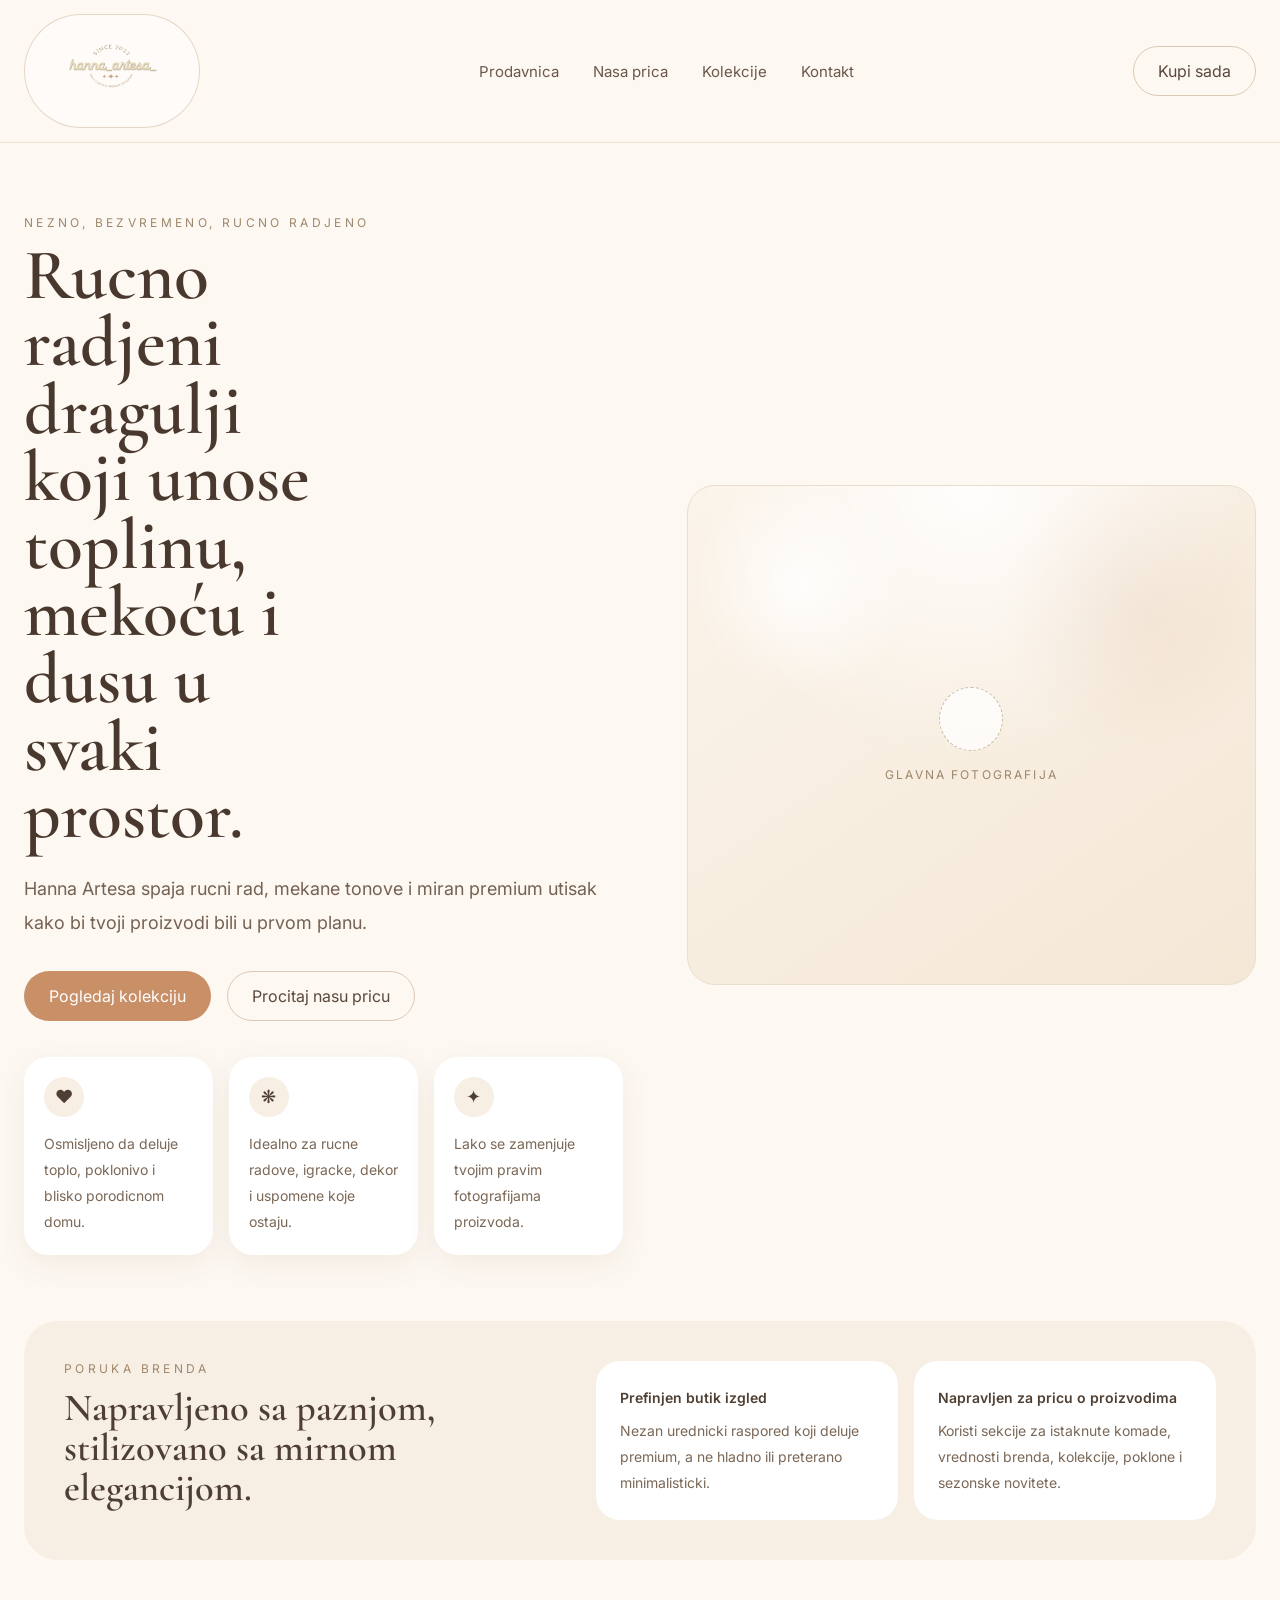
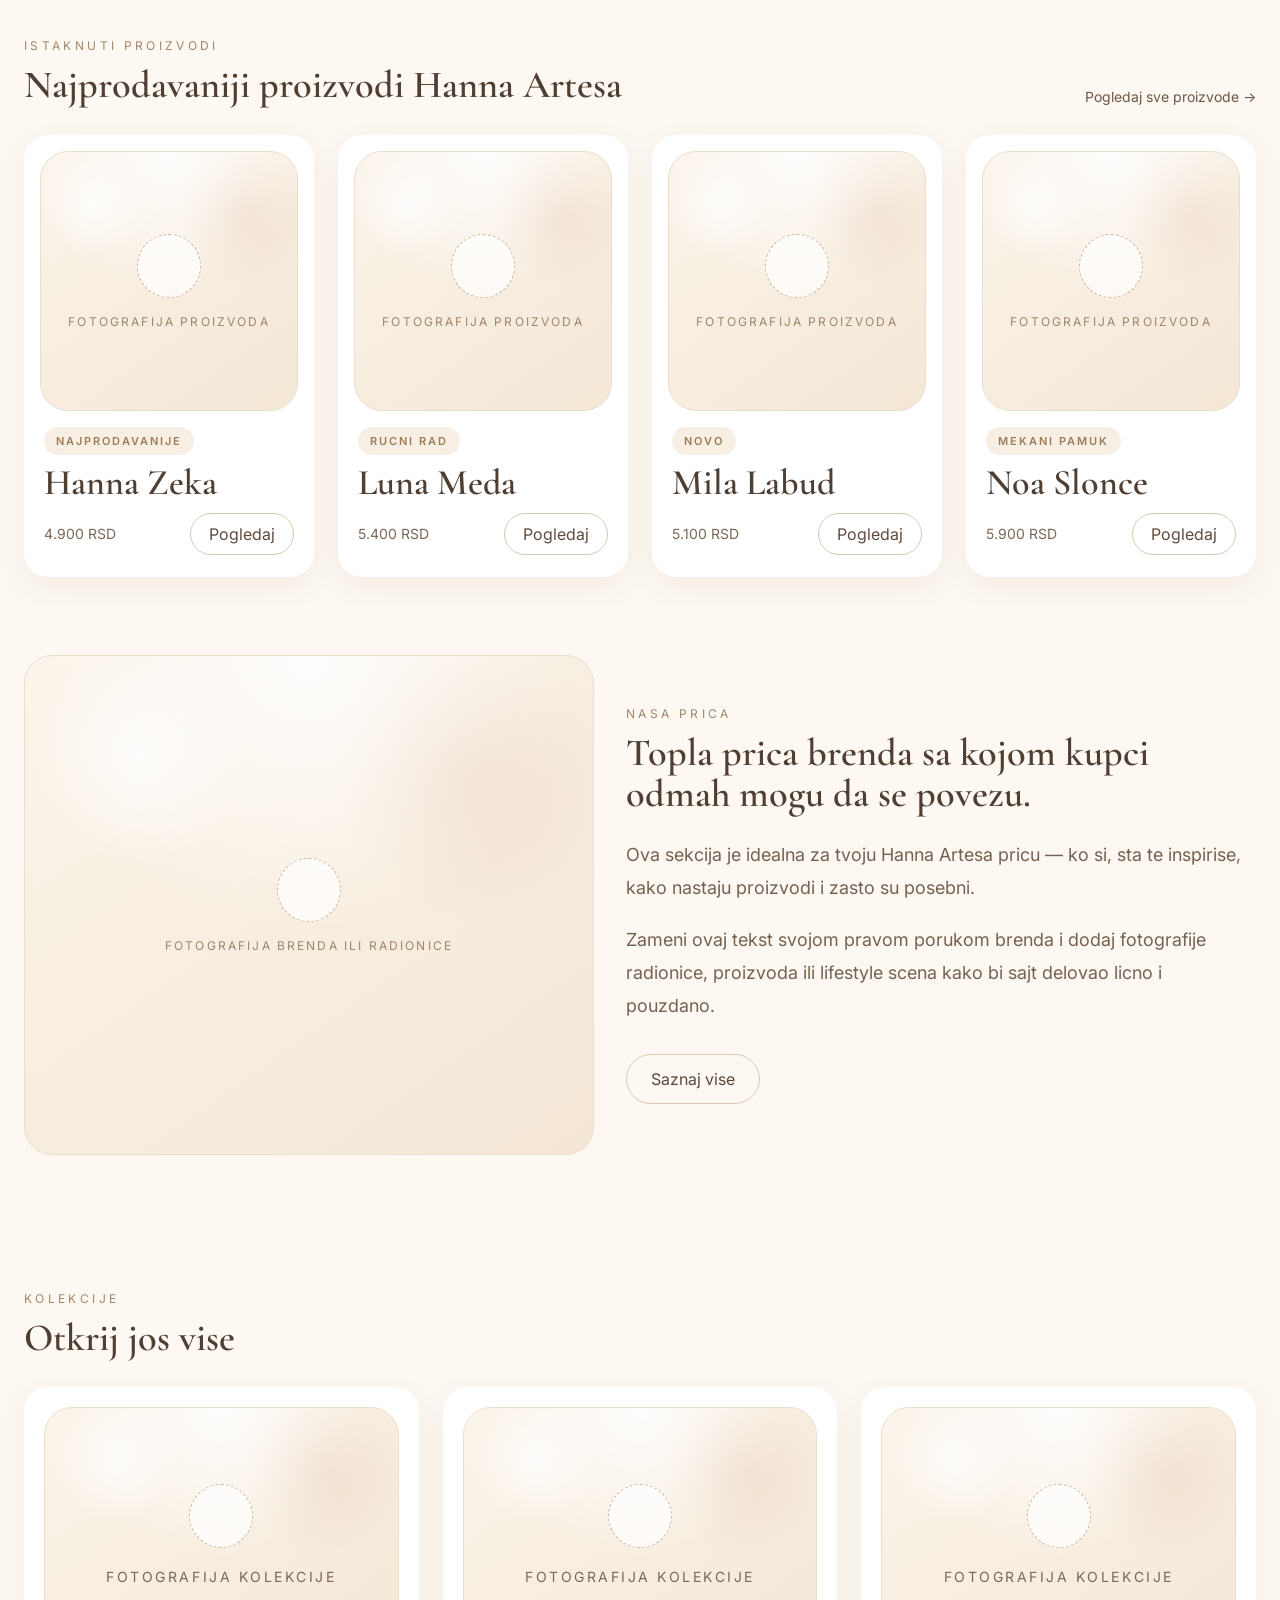
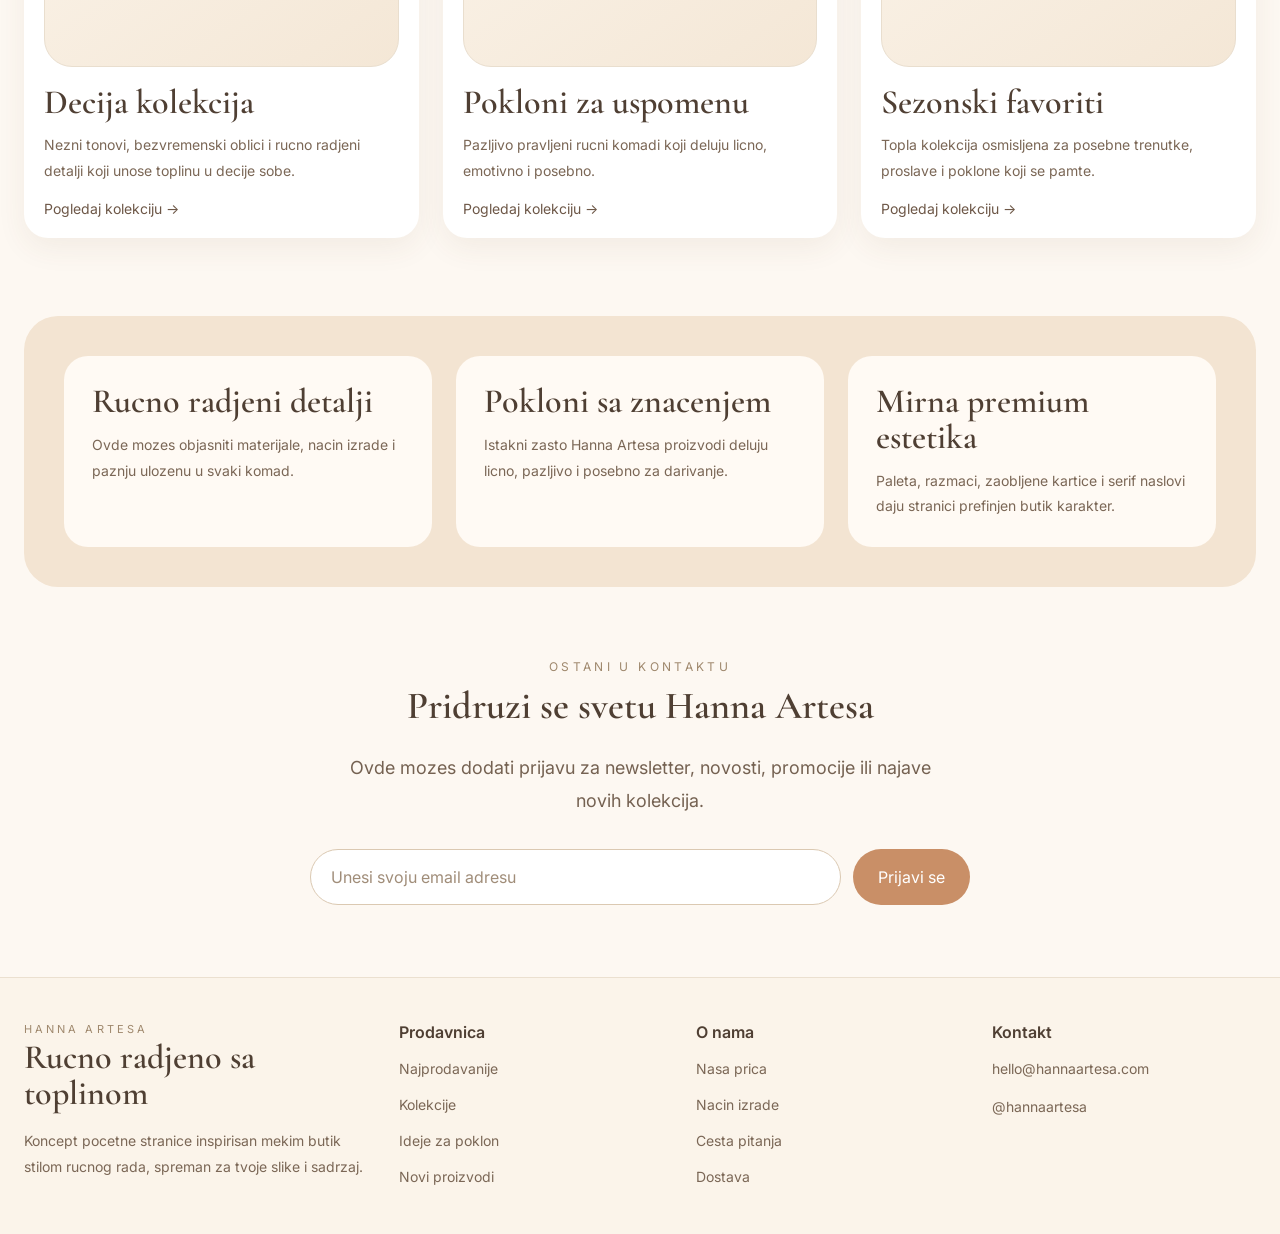
==== index.html @ 1a109506 "First commit message" ====
<!DOCTYPE html>
<html lang="sr">
<head>
  <meta charset="UTF-8" />
  <meta name="viewport" content="width=device-width, initial-scale=1.0" />
  <title>Hanna Artesa | Rucno radjena kolekcija</title>
  <link rel="preconnect" href="https://fonts.googleapis.com">
  <link rel="preconnect" href="https://fonts.gstatic.com" crossorigin>
  <link href="https://fonts.googleapis.com/css2?family=Cormorant+Garamond:wght@400;500;600;700&family=Inter:wght@400;500;600&display=swap" rel="stylesheet">
  <style>
    :root {
      --bg: #fdf8f2;
      --bg-soft: #fbf4ea;
      --card: #ffffff;
      --card-soft: #f7efe4;
      --card-accent: #f3e4d2;
      --text: #4f3f33;
      --muted: #756252;
      --muted-2: #9f886d;
      --line: #e9dece;
      --line-strong: #dbc9b2;
      --accent: #c98f67;
      --accent-dark: #b87d54;
      --shadow: 0 10px 30px rgba(93, 70, 41, 0.07);
      --radius-xl: 34px;
      --radius-lg: 28px;
      --radius-md: 24px;
      --radius-pill: 999px;
      --container: 1240px;
    }

    * {
      box-sizing: border-box;
    }

    html {
      scroll-behavior: smooth;
    }

    body {
      margin: 0;
      font-family: "Inter", sans-serif;
      background: var(--bg);
      color: var(--text);
    }

    img {
      max-width: 100%;
      display: block;
    }

    a {
      color: inherit;
      text-decoration: none;
    }

    button,
    input {
      font: inherit;
    }

    .container {
      width: min(var(--container), calc(100% - 48px));
      margin: 0 auto;
    }

    .serif {
      font-family: "Cormorant Garamond", serif;
    }

    .eyebrow {
      margin: 0 0 12px;
      font-size: 12px;
      text-transform: uppercase;
      letter-spacing: 0.28em;
      color: var(--muted-2);
    }

    .site-header {
      position: sticky;
      top: 0;
      z-index: 20;
      border-bottom: 1px solid rgba(233, 222, 206, 0.85);
      background: rgba(253, 248, 242, 0.92);
      backdrop-filter: blur(12px);
    }

    .header-inner {
      display: flex;
      align-items: center;
      justify-content: space-between;
      gap: 20px;
      padding: 14px 0;
    }

    .brand-kicker {
      margin: 0 0 4px;
      font-size: 11px;
      text-transform: uppercase;
      letter-spacing: 0.28em;
      color: var(--muted-2);
    }

    .brand-name {
      margin: 0;
      font-family: "Cormorant Garamond", serif;
      font-size: 32px;
      line-height: 1;
      font-weight: 600;
    }

    .brand-link {
      display: inline-flex;
      align-items: center;
      justify-content: center;
      min-width: 170px;
      padding: 10px 18px;
      border: 1px solid rgba(219, 201, 178, 0.7);
      border-radius: 999px;
      background: rgba(255, 255, 255, 0.42);
      transition: transform 0.2s ease, box-shadow 0.2s ease, background 0.2s ease;
    }

    .brand-link:hover {
      transform: translateY(-1px);
      box-shadow: 0 12px 28px rgba(93, 70, 41, 0.08);
      background: rgba(255, 255, 255, 0.68);
    }

    .brand-logo {
      display: block;
      width: 100%;
      max-width: 138px;
      height: auto;
      object-fit: contain;
    }

    .nav {
      display: flex;
      align-items: center;
      gap: 34px;
      font-size: 15px;
    }

    .nav a {
      color: #6c584a;
    }

    .nav a:hover {
      color: #8b6f53;
    }

    .btn {
      display: inline-flex;
      align-items: center;
      justify-content: center;
      gap: 10px;
      border: 1px solid transparent;
      border-radius: var(--radius-pill);
      padding: 14px 24px;
      cursor: pointer;
      transition: 0.2s ease;
    }

    .btn-primary {
      background: var(--accent);
      color: #fff;
    }

    .btn-primary:hover {
      background: var(--accent-dark);
    }

    .btn-secondary {
      background: transparent;
      border-color: var(--line-strong);
      color: #5b483c;
    }

    .btn-secondary:hover {
      background: var(--card-soft);
    }

    .hero {
      display: grid;
      grid-template-columns: minmax(0, 1fr) minmax(420px, 0.95fr);
      gap: 64px;
      padding: 72px 0 48px;
      align-items: center;
    }

    .hero-title {
      max-width: 9ch;
      margin: 0;
      font-family: "Cormorant Garamond", serif;
      font-size: clamp(42px, 5.6vw, 74px);
      line-height: 0.94;
      font-weight: 600;
      color: #49382d;
      text-wrap: balance;
    }

    .hero-text,
    .story-text,
    .newsletter-text {
      max-width: 620px;
      margin: 24px 0 0;
      font-size: 18px;
      line-height: 1.85;
      color: var(--muted);
    }

    .hero-actions {
      display: flex;
      flex-wrap: wrap;
      gap: 16px;
      margin-top: 32px;
    }

    .hero-features {
      display: grid;
      grid-template-columns: repeat(3, minmax(0, 1fr));
      gap: 16px;
      max-width: 760px;
      margin-top: 36px;
    }

    .mini-card,
    .product-card,
    .collection-card,
    .feature-card,
    .message-card {
      background: var(--card);
      border-radius: var(--radius-md);
      box-shadow: var(--shadow);
    }

    .mini-card {
      padding: 20px;
    }

    .mini-icon {
      width: 40px;
      height: 40px;
      display: inline-flex;
      align-items: center;
      justify-content: center;
      border-radius: 50%;
      background: var(--card-soft);
      margin-bottom: 14px;
      font-size: 18px;
    }

    .mini-card p,
    .message-card p,
    .feature-card p,
    .collection-card p,
    .product-card .price,
    .footer-copy,
    .footer-links a,
    .contact-item {
      margin: 0;
      font-size: 14px;
      line-height: 1.85;
      color: #7b6756;
    }

    .placeholder {
      position: relative;
      overflow: hidden;
      width: 100%;
      min-height: 260px;
      border-radius: var(--radius-lg);
      border: 1px solid var(--line);
      background:
        radial-gradient(circle at top, rgba(255,255,255,0.9), transparent 48%),
        linear-gradient(145deg, #fbf4ea, #f4e7d6);
      display: flex;
      align-items: center;
      justify-content: center;
      text-align: center;
      padding: 24px;
    }

    .placeholder::before {
      content: "";
      position: absolute;
      inset: 0;
      background:
        radial-gradient(circle at 20% 20%, rgba(255,255,255,0.8), transparent 18%),
        radial-gradient(circle at 80% 25%, rgba(201, 143, 103, 0.12), transparent 24%);
    }

    .placeholder-inner {
      position: relative;
      z-index: 1;
    }

    .placeholder-badge {
      width: 64px;
      height: 64px;
      margin: 0 auto 16px;
      border-radius: 50%;
      border: 1px dashed #c9b79f;
      background: rgba(255,255,255,0.72);
    }

    .placeholder-label {
      margin: 0;
      font-size: 12px;
      text-transform: uppercase;
      letter-spacing: 0.18em;
      color: #9d866c;
    }

    .placeholder.tall {
      min-height: 500px;
    }

    .message-band {
      padding: 18px 0 10px;
    }

    .message-band-inner {
      display: grid;
      grid-template-columns: 0.9fr 1.1fr;
      gap: 24px;
      padding: 40px;
      border-radius: var(--radius-xl);
      background: var(--card-soft);
    }

    .message-title,
    .section-title,
    .story-title,
    .newsletter-title,
    .footer-title,
    .feature-title,
    .collection-title,
    .product-title {
      margin: 0;
      font-family: "Cormorant Garamond", serif;
      color: var(--text);
    }

    .message-title,
    .section-title,
    .story-title,
    .newsletter-title {
      font-size: clamp(36px, 3vw, 52px);
      line-height: 1.05;
      font-weight: 600;
    }

    .message-grid {
      display: grid;
      grid-template-columns: repeat(2, minmax(0, 1fr));
      gap: 16px;
    }

    .message-card {
      padding: 24px;
      box-shadow: none;
    }

    .section {
      padding: 68px 0;
    }

    .section-head {
      display: flex;
      align-items: end;
      justify-content: space-between;
      gap: 24px;
      margin-bottom: 30px;
    }

    .products-grid,
    .collections-grid,
    .feature-grid {
      display: grid;
      gap: 24px;
    }

    .products-grid {
      grid-template-columns: repeat(4, minmax(0, 1fr));
    }

    .product-card,
    .collection-card {
      padding: 16px;
      transition: transform 0.2s ease;
    }

    .product-card:hover,
    .collection-card:hover {
      transform: translateY(-4px);
    }

    .product-meta {
      padding: 16px 4px 6px;
    }

    .tag {
      display: inline-block;
      margin-bottom: 10px;
      padding: 7px 12px;
      border-radius: var(--radius-pill);
      background: var(--card-soft);
      color: #9d7d59;
      font-size: 11px;
      font-weight: 600;
      text-transform: uppercase;
      letter-spacing: 0.18em;
    }

    .product-title {
      font-size: 36px;
      font-weight: 600;
      line-height: 1;
    }

    .product-bottom {
      display: flex;
      align-items: center;
      justify-content: space-between;
      gap: 16px;
      margin-top: 12px;
    }

    .small-btn {
      border: 1px solid var(--line-strong);
      background: transparent;
      color: #5f4b3e;
      border-radius: var(--radius-pill);
      padding: 10px 18px;
      cursor: pointer;
      transition: 0.2s ease;
    }

    .small-btn:hover {
      background: var(--card-soft);
    }

    .story-grid {
      display: grid;
      grid-template-columns: 0.95fr 1.05fr;
      gap: 32px;
      align-items: center;
    }

    .story-copy p + p {
      margin-top: 18px;
    }

    .collections-grid {
      grid-template-columns: repeat(3, minmax(0, 1fr));
    }

    .collection-card {
      padding: 20px;
    }

    .collection-title {
      margin-top: 18px;
      font-size: 34px;
      font-weight: 600;
      line-height: 1.05;
    }

    .collection-card p {
      margin-top: 12px;
    }

    .text-link {
      display: inline-flex;
      align-items: center;
      gap: 8px;
      margin-top: 16px;
      font-size: 14px;
      color: #6d5747;
    }

    .text-link:hover {
      color: #49382d;
    }

    .feature-wrap {
      padding: 10px 0 0;
    }

    .feature-band {
      padding: 40px;
      border-radius: var(--radius-xl);
      background: var(--card-accent);
    }

    .feature-grid {
      grid-template-columns: repeat(3, minmax(0, 1fr));
    }

    .feature-card {
      padding: 28px;
      background: #fffaf4;
      box-shadow: none;
    }

    .feature-title {
      font-size: 34px;
      line-height: 1.05;
      font-weight: 600;
      margin-bottom: 12px;
    }

    .newsletter {
      max-width: 900px;
      margin: 0 auto;
      text-align: center;
      padding: 72px 0;
    }

    .newsletter-text {
      margin-left: auto;
      margin-right: auto;
    }

    .newsletter-form {
      display: flex;
      gap: 12px;
      max-width: 660px;
      margin: 32px auto 0;
    }

    .newsletter-input {
      flex: 1;
      height: 56px;
      border-radius: var(--radius-pill);
      border: 1px solid var(--line-strong);
      background: #fff;
      padding: 0 20px;
      outline: none;
    }

    .newsletter-input::placeholder {
      color: #a08d79;
    }

    .site-footer {
      background: var(--bg-soft);
      border-top: 1px solid rgba(233, 222, 206, 0.9);
    }

    .footer-grid {
      display: grid;
      grid-template-columns: 1.3fr 1fr 1fr 1fr;
      gap: 32px;
      padding: 44px 0;
    }

    .footer-title {
      font-size: 34px;
      line-height: 1.05;
      font-weight: 600;
      margin-bottom: 16px;
    }

    .footer-head {
      margin: 0 0 14px;
      font-size: 16px;
      font-weight: 600;
      color: var(--text);
    }

    .footer-links {
      display: grid;
      gap: 10px;
    }

    .footer-links a:hover {
      color: #5f4b3e;
    }

    .contact-list {
      display: grid;
      gap: 12px;
    }

    .menu-toggle {
      display: none;
      width: 46px;
      height: 46px;
      border: 1px solid var(--line-strong);
      border-radius: 50%;
      background: transparent;
      font-size: 18px;
      cursor: pointer;
    }

    @media (max-width: 1100px) {
      .hero,
      .message-band-inner,
      .story-grid,
      .footer-grid {
        grid-template-columns: 1fr;
      }

      .products-grid {
        grid-template-columns: repeat(2, minmax(0, 1fr));
      }

      .collections-grid,
      .feature-grid,
      .hero-features {
        grid-template-columns: repeat(2, minmax(0, 1fr));
      }
    }

    @media (max-width: 780px) {
      .container {
        width: min(var(--container), calc(100% - 32px));
      }

      .nav {
        position: absolute;
        top: calc(100% + 10px);
        left: 16px;
        right: 16px;
        display: none;
        flex-direction: column;
        align-items: flex-start;
        gap: 18px;
        padding: 22px;
        border: 1px solid var(--line);
        border-radius: 24px;
        background: rgba(253, 248, 242, 0.98);
        box-shadow: var(--shadow);
      }

      .nav.open {
        display: flex;
      }

      .menu-toggle {
        display: inline-flex;
        align-items: center;
        justify-content: center;
      }

      .header-btn {
        display: none;
      }

      .hero {
        padding-top: 34px;
      }

      .hero-features,
      .products-grid,
      .collections-grid,
      .feature-grid,
      .message-grid {
        grid-template-columns: 1fr;
      }

      .section-head {
        align-items: flex-start;
        flex-direction: column;
      }

      .newsletter-form {
        flex-direction: column;
      }

      .message-band-inner,
      .feature-band {
        padding: 24px;
      }

      .brand-name {
        font-size: 28px;
      }

      .brand-link {
        min-width: 144px;
        padding: 8px 14px;
      }

      .brand-logo {
        max-width: 118px;
      }
    }
  </style>
</head>
<body>
  <header class="site-header">
    <div class="container header-inner">
      <a class="brand-link" href="#" aria-label="Hanna Artesa">
        <img class="brand-logo" src="logo.png" alt="Hanna Artesa logo" />
      </a>

      <nav class="nav" id="navMenu">
        <a href="#shop">Prodavnica</a>
        <a href="#story">Nasa prica</a>
        <a href="#collections">Kolekcije</a>
        <a href="#contact">Kontakt</a>
      </nav>

      <div style="display:flex;align-items:center;gap:12px;">
        <button class="btn btn-secondary header-btn">Kupi sada</button>
        <button class="menu-toggle" id="menuToggle" aria-label="Otvori meni">☰</button>
      </div>
    </div>
  </header>

  <main>
    <section class="container hero">
      <div>
        <p class="eyebrow">Nezno, bezvremeno, rucno radjeno</p>
        <h2 class="hero-title">Rucno radjeni dragulji koji unose toplinu, mekoću i dusu u svaki prostor.</h2>
        <p class="hero-text">
          Hanna Artesa spaja rucni rad, mekane tonove i miran premium utisak kako bi tvoji proizvodi bili u prvom planu.
        </p>

        <div class="hero-actions">
          <a class="btn btn-primary" href="#collections">Pogledaj kolekciju</a>
          <a class="btn btn-secondary" href="#story">Procitaj nasu pricu</a>
        </div>

        <div class="hero-features">
          <article class="mini-card">
            <div class="mini-icon">❤</div>
            <p>Osmisljeno da deluje toplo, poklonivo i blisko porodicnom domu.</p>
          </article>
          <article class="mini-card">
            <div class="mini-icon">❋</div>
            <p>Idealno za rucne radove, igracke, dekor i uspomene koje ostaju.</p>
          </article>
          <article class="mini-card">
            <div class="mini-icon">✦</div>
            <p>Lako se zamenjuje tvojim pravim fotografijama proizvoda.</p>
          </article>
        </div>
      </div>

      <div>
        <div class="placeholder tall">
          <div class="placeholder-inner">
            <div class="placeholder-badge"></div>
            <p class="placeholder-label">Glavna fotografija</p>
          </div>
        </div>
      </div>
    </section>

    <section class="message-band">
      <div class="container message-band-inner">
        <div>
          <p class="eyebrow">Poruka brenda</p>
          <h3 class="message-title">Napravljeno sa paznjom, stilizovano sa mirnom elegancijom.</h3>
        </div>

        <div class="message-grid">
          <article class="message-card">
            <p style="font-weight:600;color:var(--text);margin-bottom:8px;">Prefinjen butik izgled</p>
            <p>Nezan urednicki raspored koji deluje premium, a ne hladno ili preterano minimalisticki.</p>
          </article>
          <article class="message-card">
            <p style="font-weight:600;color:var(--text);margin-bottom:8px;">Napravljen za pricu o proizvodima</p>
            <p>Koristi sekcije za istaknute komade, vrednosti brenda, kolekcije, poklone i sezonske novitete.</p>
          </article>
        </div>
      </div>
    </section>

    <section class="section" id="shop">
      <div class="container">
        <div class="section-head">
          <div>
            <p class="eyebrow">Istaknuti proizvodi</p>
            <h3 class="section-title">Najprodavaniji proizvodi Hanna Artesa</h3>
          </div>
          <a class="text-link" href="#">Pogledaj sve proizvode →</a>
        </div>

        <div class="products-grid" id="productsGrid"></div>
      </div>
    </section>

    <section class="section" id="story" style="padding-top:10px;">
      <div class="container story-grid">
        <div>
          <div class="placeholder tall">
            <div class="placeholder-inner">
              <div class="placeholder-badge"></div>
              <p class="placeholder-label">Fotografija brenda ili radionice</p>
            </div>
          </div>
        </div>

        <div class="story-copy">
          <p class="eyebrow">Nasa prica</p>
          <h3 class="story-title">Topla prica brenda sa kojom kupci odmah mogu da se povezu.</h3>
          <p class="story-text">
            Ova sekcija je idealna za tvoju Hanna Artesa pricu — ko si, sta te inspirise, kako nastaju proizvodi i zasto su posebni.
          </p>
          <p class="story-text">
            Zameni ovaj tekst svojom pravom porukom brenda i dodaj fotografije radionice, proizvoda ili lifestyle scena kako bi sajt delovao licno i pouzdano.
          </p>
          <div style="margin-top:32px;">
            <a class="btn btn-secondary" href="#">Saznaj vise</a>
          </div>
        </div>
      </div>
    </section>

    <section class="section" id="collections">
      <div class="container">
        <div style="margin-bottom:28px;">
          <p class="eyebrow">Kolekcije</p>
          <h3 class="section-title">Otkrij jos vise</h3>
        </div>

        <div class="collections-grid" id="collectionsGrid"></div>
      </div>
    </section>

    <section class="feature-wrap">
      <div class="container feature-band">
        <div class="feature-grid">
          <article class="feature-card">
            <h4 class="feature-title">Rucno radjeni detalji</h4>
            <p>Ovde mozes objasniti materijale, nacin izrade i paznju ulozenu u svaki komad.</p>
          </article>
          <article class="feature-card">
            <h4 class="feature-title">Pokloni sa znacenjem</h4>
            <p>Istakni zasto Hanna Artesa proizvodi deluju licno, pazljivo i posebno za darivanje.</p>
          </article>
          <article class="feature-card">
            <h4 class="feature-title">Mirna premium estetika</h4>
            <p>Paleta, razmaci, zaobljene kartice i serif naslovi daju stranici prefinjen butik karakter.</p>
          </article>
        </div>
      </div>
    </section>

    <section class="newsletter container">
      <p class="eyebrow">Ostani u kontaktu</p>
      <h3 class="newsletter-title">Pridruzi se svetu Hanna Artesa</h3>
      <p class="newsletter-text">
        Ovde mozes dodati prijavu za newsletter, novosti, promocije ili najave novih kolekcija.
      </p>

      <form class="newsletter-form" id="newsletterForm">
        <input class="newsletter-input" type="email" id="newsletterEmail" placeholder="Unesi svoju email adresu" required>
        <button class="btn btn-primary" type="submit">Prijavi se</button>
      </form>
    </section>
  </main>

  <footer class="site-footer" id="contact">
    <div class="container footer-grid">
      <div>
        <p class="brand-kicker">Hanna Artesa</p>
        <h4 class="footer-title">Rucno radjeno sa toplinom</h4>
        <p class="footer-copy">
          Koncept pocetne stranice inspirisan mekim butik stilom rucnog rada, spreman za tvoje slike i sadrzaj.
        </p>
      </div>

      <div>
        <p class="footer-head">Prodavnica</p>
        <div class="footer-links">
          <a href="#shop">Najprodavanije</a>
          <a href="#collections">Kolekcije</a>
          <a href="#">Ideje za poklon</a>
          <a href="#">Novi proizvodi</a>
        </div>
      </div>

      <div>
        <p class="footer-head">O nama</p>
        <div class="footer-links">
          <a href="#story">Nasa prica</a>
          <a href="#">Nacin izrade</a>
          <a href="#">Cesta pitanja</a>
          <a href="#">Dostava</a>
        </div>
      </div>

      <div>
        <p class="footer-head">Kontakt</p>
        <div class="contact-list">
          <p class="contact-item">hello@hannaartesa.com</p>
          <p class="contact-item">@hannaartesa</p>
        </div>
      </div>
    </div>
  </footer>

  <script>
    const featuredProducts = [
      { name: "Hanna Zeka", price: "4.900 RSD", tag: "Najprodavanije" },
      { name: "Luna Meda", price: "5.400 RSD", tag: "Rucni rad" },
      { name: "Mila Labud", price: "5.100 RSD", tag: "Novo" },
      { name: "Noa Slonce", price: "5.900 RSD", tag: "Mekani pamuk" }
    ];

    const collections = [
      {
        title: "Decija kolekcija",
        text: "Nezni tonovi, bezvremenski oblici i rucno radjeni detalji koji unose toplinu u decije sobe."
      },
      {
        title: "Pokloni za uspomenu",
        text: "Pazljivo pravljeni rucni komadi koji deluju licno, emotivno i posebno."
      },
      {
        title: "Sezonski favoriti",
        text: "Topla kolekcija osmisljena za posebne trenutke, proslave i poklone koji se pamte."
      }
    ];

    function createPlaceholder(label, tall = false) {
      const wrapper = document.createElement("div");
      wrapper.className = `placeholder ${tall ? "tall" : ""}`.trim();
      wrapper.innerHTML = `
        <div class="placeholder-inner">
          <div class="placeholder-badge"></div>
          <p class="placeholder-label">${label}</p>
        </div>
      `;
      return wrapper;
    }

    function renderProducts() {
      const grid = document.getElementById("productsGrid");
      featuredProducts.forEach((item) => {
        const card = document.createElement("article");
        card.className = "product-card";

        const image = createPlaceholder("Fotografija proizvoda");

        card.innerHTML = `
          <div class="product-meta">
            <span class="tag">${item.tag}</span>
            <h4 class="product-title">${item.name}</h4>
            <div class="product-bottom">
              <p class="price">${item.price}</p>
              <button class="small-btn">Pogledaj</button>
            </div>
          </div>
        `;

        card.prepend(image);
        grid.appendChild(card);
      });
    }

    function renderCollections() {
      const grid = document.getElementById("collectionsGrid");
      collections.forEach((item) => {
        const card = document.createElement("article");
        card.className = "collection-card";

        const image = createPlaceholder("Fotografija kolekcije");

        card.innerHTML = `
          <h4 class="collection-title">${item.title}</h4>
          <p>${item.text}</p>
          <a class="text-link" href="#">Pogledaj kolekciju →</a>
        `;

        card.prepend(image);
        grid.appendChild(card);
      });
    }

    function setupMenu() {
      const menuToggle = document.getElementById("menuToggle");
      const navMenu = document.getElementById("navMenu");
      menuToggle.addEventListener("click", () => {
        navMenu.classList.toggle("open");
      });

      navMenu.querySelectorAll("a").forEach((link) => {
        link.addEventListener("click", () => navMenu.classList.remove("open"));
      });
    }

    function setupNewsletter() {
      const form = document.getElementById("newsletterForm");
      const emailInput = document.getElementById("newsletterEmail");

      form.addEventListener("submit", (e) => {
        e.preventDefault();
        const email = emailInput.value.trim();
        if (!email) return;
        alert(`Hvala na prijavi, ${email}!`);
        form.reset();
      });
    }

    renderProducts();
    renderCollections();
    setupMenu();
    setupNewsletter();
  </script>
</body>
</html>
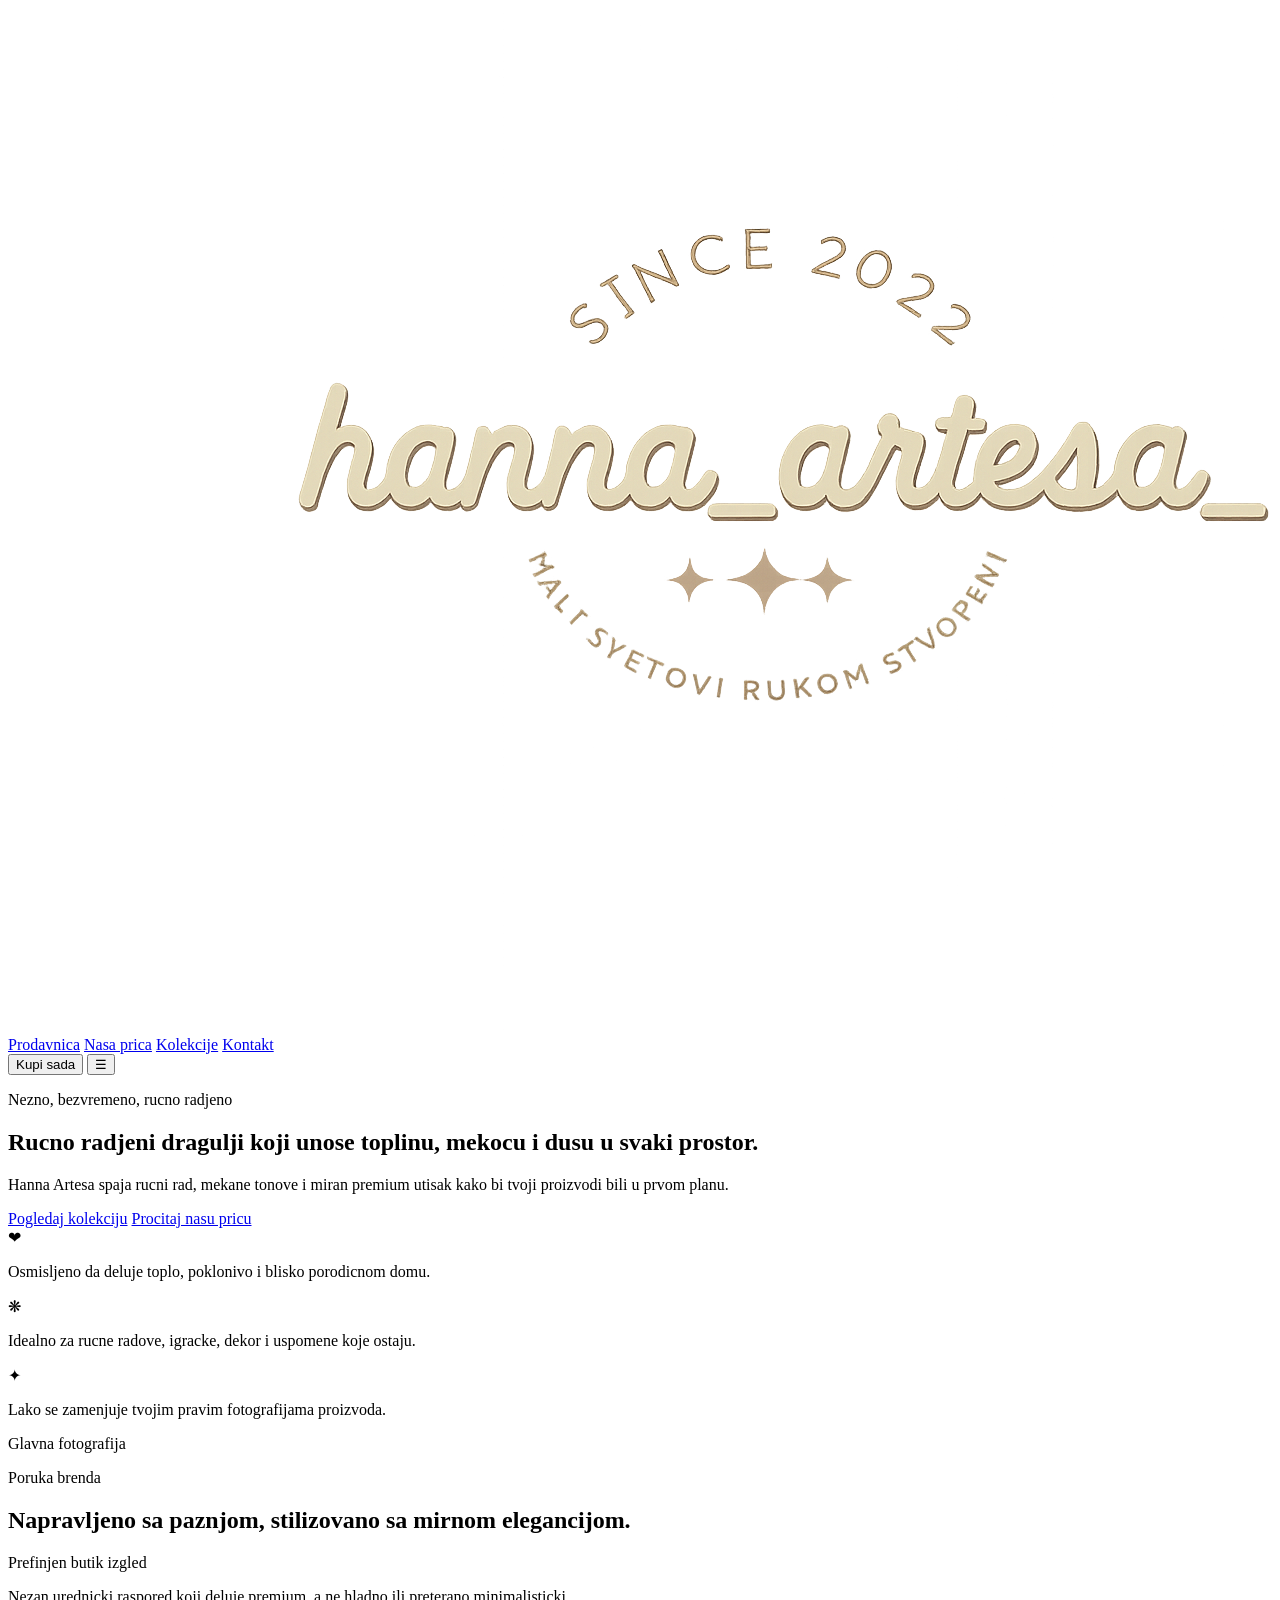
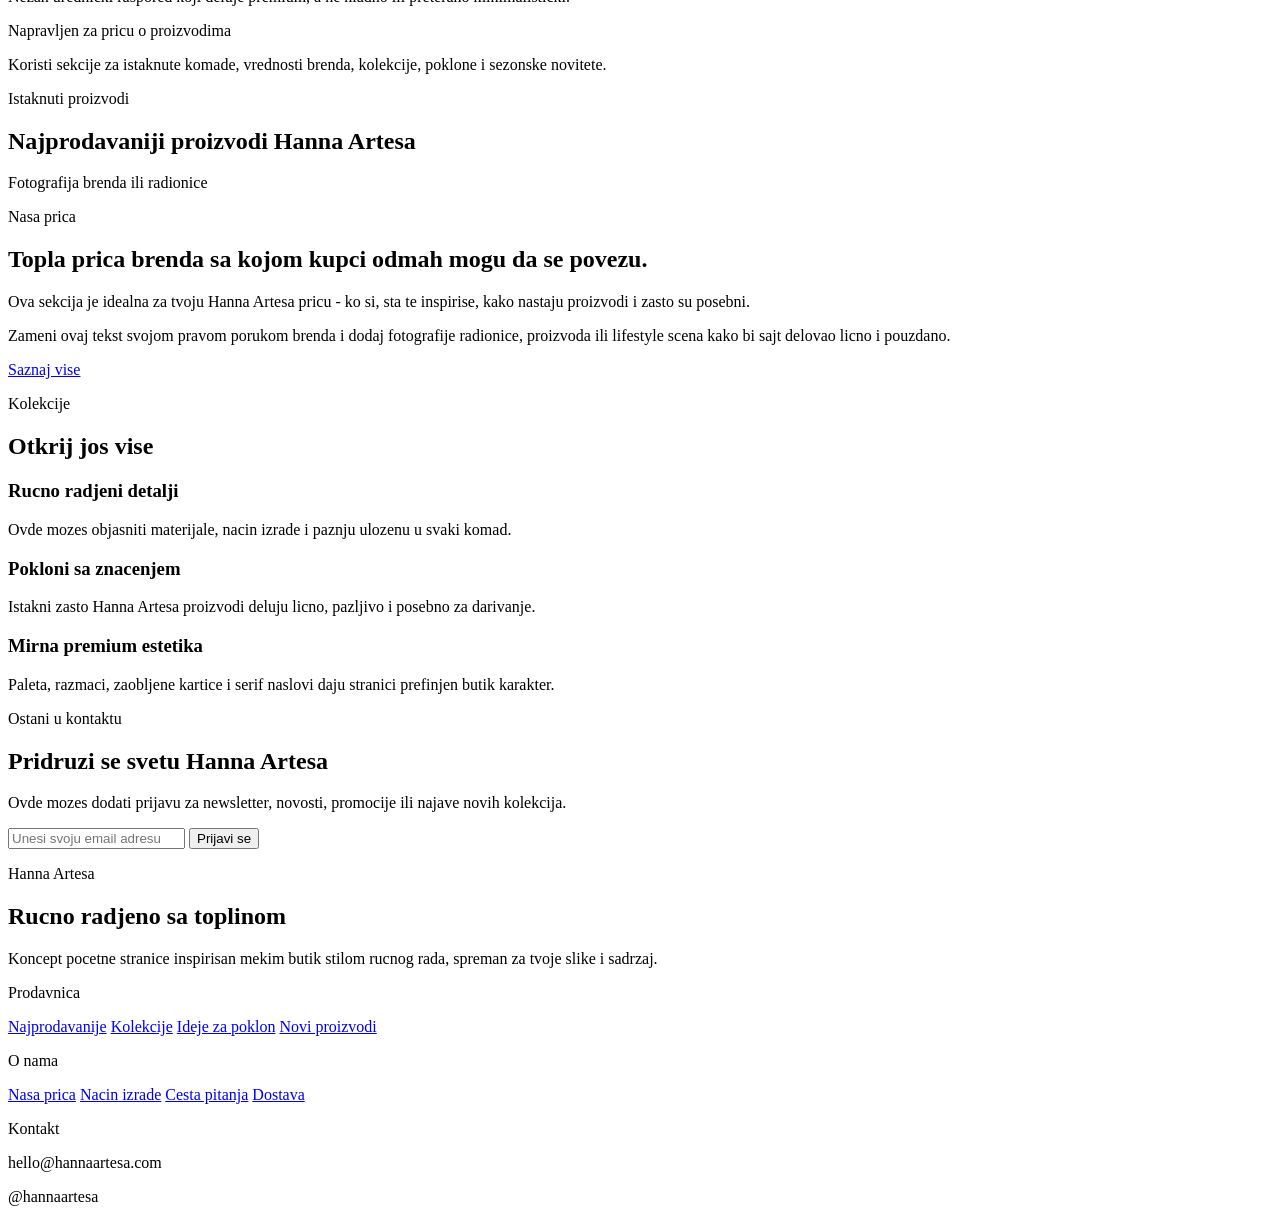
==== commit 69531f57: "03.15.2026" ====
--- a/index.html
+++ b/index.html
@@ -1,713 +1,37 @@
 <!DOCTYPE html>
 <html lang="sr">
 <head>
-  <meta charset="UTF-8" />
-  <meta name="viewport" content="width=device-width, initial-scale=1.0" />
+  <meta charset="UTF-8">
+  <meta name="viewport" content="width=device-width, initial-scale=1.0">
   <title>Hanna Artesa | Rucno radjena kolekcija</title>
+  <link rel="icon" type="image/png" href="logo.png">
+  <link rel="apple-touch-icon" href="logo.png">
   <link rel="preconnect" href="https://fonts.googleapis.com">
   <link rel="preconnect" href="https://fonts.gstatic.com" crossorigin>
-  <link href="https://fonts.googleapis.com/css2?family=Cormorant+Garamond:wght@400;500;600;700&family=Inter:wght@400;500;600&display=swap" rel="stylesheet">
-  <style>
-    :root {
-      --bg: #fdf8f2;
-      --bg-soft: #fbf4ea;
-      --card: #ffffff;
-      --card-soft: #f7efe4;
-      --card-accent: #f3e4d2;
-      --text: #4f3f33;
-      --muted: #756252;
-      --muted-2: #9f886d;
-      --line: #e9dece;
-      --line-strong: #dbc9b2;
-      --accent: #c98f67;
-      --accent-dark: #b87d54;
-      --shadow: 0 10px 30px rgba(93, 70, 41, 0.07);
-      --radius-xl: 34px;
-      --radius-lg: 28px;
-      --radius-md: 24px;
-      --radius-pill: 999px;
-      --container: 1240px;
-    }
-
-    * {
-      box-sizing: border-box;
-    }
-
-    html {
-      scroll-behavior: smooth;
-    }
-
-    body {
-      margin: 0;
-      font-family: "Inter", sans-serif;
-      background: var(--bg);
-      color: var(--text);
-    }
-
-    img {
-      max-width: 100%;
-      display: block;
-    }
-
-    a {
-      color: inherit;
-      text-decoration: none;
-    }
-
-    button,
-    input {
-      font: inherit;
-    }
-
-    .container {
-      width: min(var(--container), calc(100% - 48px));
-      margin: 0 auto;
-    }
-
-    .serif {
-      font-family: "Cormorant Garamond", serif;
-    }
-
-    .eyebrow {
-      margin: 0 0 12px;
-      font-size: 12px;
-      text-transform: uppercase;
-      letter-spacing: 0.28em;
-      color: var(--muted-2);
-    }
-
-    .site-header {
-      position: sticky;
-      top: 0;
-      z-index: 20;
-      border-bottom: 1px solid rgba(233, 222, 206, 0.85);
-      background: rgba(253, 248, 242, 0.92);
-      backdrop-filter: blur(12px);
-    }
-
-    .header-inner {
-      display: flex;
-      align-items: center;
-      justify-content: space-between;
-      gap: 20px;
-      padding: 14px 0;
-    }
-
-    .brand-kicker {
-      margin: 0 0 4px;
-      font-size: 11px;
-      text-transform: uppercase;
-      letter-spacing: 0.28em;
-      color: var(--muted-2);
-    }
-
-    .brand-name {
-      margin: 0;
-      font-family: "Cormorant Garamond", serif;
-      font-size: 32px;
-      line-height: 1;
-      font-weight: 600;
-    }
-
-    .brand-link {
-      display: inline-flex;
-      align-items: center;
-      justify-content: center;
-      min-width: 170px;
-      padding: 10px 18px;
-      border: 1px solid rgba(219, 201, 178, 0.7);
-      border-radius: 999px;
-      background: rgba(255, 255, 255, 0.42);
-      transition: transform 0.2s ease, box-shadow 0.2s ease, background 0.2s ease;
-    }
-
-    .brand-link:hover {
-      transform: translateY(-1px);
-      box-shadow: 0 12px 28px rgba(93, 70, 41, 0.08);
-      background: rgba(255, 255, 255, 0.68);
-    }
-
-    .brand-logo {
-      display: block;
-      width: 100%;
-      max-width: 138px;
-      height: auto;
-      object-fit: contain;
-    }
-
-    .nav {
-      display: flex;
-      align-items: center;
-      gap: 34px;
-      font-size: 15px;
-    }
-
-    .nav a {
-      color: #6c584a;
-    }
-
-    .nav a:hover {
-      color: #8b6f53;
-    }
-
-    .btn {
-      display: inline-flex;
-      align-items: center;
-      justify-content: center;
-      gap: 10px;
-      border: 1px solid transparent;
-      border-radius: var(--radius-pill);
-      padding: 14px 24px;
-      cursor: pointer;
-      transition: 0.2s ease;
-    }
-
-    .btn-primary {
-      background: var(--accent);
-      color: #fff;
-    }
-
-    .btn-primary:hover {
-      background: var(--accent-dark);
-    }
-
-    .btn-secondary {
-      background: transparent;
-      border-color: var(--line-strong);
-      color: #5b483c;
-    }
-
-    .btn-secondary:hover {
-      background: var(--card-soft);
-    }
-
-    .hero {
-      display: grid;
-      grid-template-columns: minmax(0, 1fr) minmax(420px, 0.95fr);
-      gap: 64px;
-      padding: 72px 0 48px;
-      align-items: center;
-    }
-
-    .hero-title {
-      max-width: 9ch;
-      margin: 0;
-      font-family: "Cormorant Garamond", serif;
-      font-size: clamp(42px, 5.6vw, 74px);
-      line-height: 0.94;
-      font-weight: 600;
-      color: #49382d;
-      text-wrap: balance;
-    }
-
-    .hero-text,
-    .story-text,
-    .newsletter-text {
-      max-width: 620px;
-      margin: 24px 0 0;
-      font-size: 18px;
-      line-height: 1.85;
-      color: var(--muted);
-    }
-
-    .hero-actions {
-      display: flex;
-      flex-wrap: wrap;
-      gap: 16px;
-      margin-top: 32px;
-    }
-
-    .hero-features {
-      display: grid;
-      grid-template-columns: repeat(3, minmax(0, 1fr));
-      gap: 16px;
-      max-width: 760px;
-      margin-top: 36px;
-    }
-
-    .mini-card,
-    .product-card,
-    .collection-card,
-    .feature-card,
-    .message-card {
-      background: var(--card);
-      border-radius: var(--radius-md);
-      box-shadow: var(--shadow);
-    }
-
-    .mini-card {
-      padding: 20px;
-    }
-
-    .mini-icon {
-      width: 40px;
-      height: 40px;
-      display: inline-flex;
-      align-items: center;
-      justify-content: center;
-      border-radius: 50%;
-      background: var(--card-soft);
-      margin-bottom: 14px;
-      font-size: 18px;
-    }
-
-    .mini-card p,
-    .message-card p,
-    .feature-card p,
-    .collection-card p,
-    .product-card .price,
-    .footer-copy,
-    .footer-links a,
-    .contact-item {
-      margin: 0;
-      font-size: 14px;
-      line-height: 1.85;
-      color: #7b6756;
-    }
-
-    .placeholder {
-      position: relative;
-      overflow: hidden;
-      width: 100%;
-      min-height: 260px;
-      border-radius: var(--radius-lg);
-      border: 1px solid var(--line);
-      background:
-        radial-gradient(circle at top, rgba(255,255,255,0.9), transparent 48%),
-        linear-gradient(145deg, #fbf4ea, #f4e7d6);
-      display: flex;
-      align-items: center;
-      justify-content: center;
-      text-align: center;
-      padding: 24px;
-    }
-
-    .placeholder::before {
-      content: "";
-      position: absolute;
-      inset: 0;
-      background:
-        radial-gradient(circle at 20% 20%, rgba(255,255,255,0.8), transparent 18%),
-        radial-gradient(circle at 80% 25%, rgba(201, 143, 103, 0.12), transparent 24%);
-    }
-
-    .placeholder-inner {
-      position: relative;
-      z-index: 1;
-    }
-
-    .placeholder-badge {
-      width: 64px;
-      height: 64px;
-      margin: 0 auto 16px;
-      border-radius: 50%;
-      border: 1px dashed #c9b79f;
-      background: rgba(255,255,255,0.72);
-    }
-
-    .placeholder-label {
-      margin: 0;
-      font-size: 12px;
-      text-transform: uppercase;
-      letter-spacing: 0.18em;
-      color: #9d866c;
-    }
-
-    .placeholder.tall {
-      min-height: 500px;
-    }
-
-    .message-band {
-      padding: 18px 0 10px;
-    }
-
-    .message-band-inner {
-      display: grid;
-      grid-template-columns: 0.9fr 1.1fr;
-      gap: 24px;
-      padding: 40px;
-      border-radius: var(--radius-xl);
-      background: var(--card-soft);
-    }
-
-    .message-title,
-    .section-title,
-    .story-title,
-    .newsletter-title,
-    .footer-title,
-    .feature-title,
-    .collection-title,
-    .product-title {
-      margin: 0;
-      font-family: "Cormorant Garamond", serif;
-      color: var(--text);
-    }
-
-    .message-title,
-    .section-title,
-    .story-title,
-    .newsletter-title {
-      font-size: clamp(36px, 3vw, 52px);
-      line-height: 1.05;
-      font-weight: 600;
-    }
-
-    .message-grid {
-      display: grid;
-      grid-template-columns: repeat(2, minmax(0, 1fr));
-      gap: 16px;
-    }
-
-    .message-card {
-      padding: 24px;
-      box-shadow: none;
-    }
-
-    .section {
-      padding: 68px 0;
-    }
-
-    .section-head {
-      display: flex;
-      align-items: end;
-      justify-content: space-between;
-      gap: 24px;
-      margin-bottom: 30px;
-    }
-
-    .products-grid,
-    .collections-grid,
-    .feature-grid {
-      display: grid;
-      gap: 24px;
-    }
-
-    .products-grid {
-      grid-template-columns: repeat(4, minmax(0, 1fr));
-    }
-
-    .product-card,
-    .collection-card {
-      padding: 16px;
-      transition: transform 0.2s ease;
-    }
-
-    .product-card:hover,
-    .collection-card:hover {
-      transform: translateY(-4px);
-    }
-
-    .product-meta {
-      padding: 16px 4px 6px;
-    }
-
-    .tag {
-      display: inline-block;
-      margin-bottom: 10px;
-      padding: 7px 12px;
-      border-radius: var(--radius-pill);
-      background: var(--card-soft);
-      color: #9d7d59;
-      font-size: 11px;
-      font-weight: 600;
-      text-transform: uppercase;
-      letter-spacing: 0.18em;
-    }
-
-    .product-title {
-      font-size: 36px;
-      font-weight: 600;
-      line-height: 1;
-    }
-
-    .product-bottom {
-      display: flex;
-      align-items: center;
-      justify-content: space-between;
-      gap: 16px;
-      margin-top: 12px;
-    }
-
-    .small-btn {
-      border: 1px solid var(--line-strong);
-      background: transparent;
-      color: #5f4b3e;
-      border-radius: var(--radius-pill);
-      padding: 10px 18px;
-      cursor: pointer;
-      transition: 0.2s ease;
-    }
-
-    .small-btn:hover {
-      background: var(--card-soft);
-    }
-
-    .story-grid {
-      display: grid;
-      grid-template-columns: 0.95fr 1.05fr;
-      gap: 32px;
-      align-items: center;
-    }
-
-    .story-copy p + p {
-      margin-top: 18px;
-    }
-
-    .collections-grid {
-      grid-template-columns: repeat(3, minmax(0, 1fr));
-    }
-
-    .collection-card {
-      padding: 20px;
-    }
-
-    .collection-title {
-      margin-top: 18px;
-      font-size: 34px;
-      font-weight: 600;
-      line-height: 1.05;
-    }
-
-    .collection-card p {
-      margin-top: 12px;
-    }
-
-    .text-link {
-      display: inline-flex;
-      align-items: center;
-      gap: 8px;
-      margin-top: 16px;
-      font-size: 14px;
-      color: #6d5747;
-    }
-
-    .text-link:hover {
-      color: #49382d;
-    }
-
-    .feature-wrap {
-      padding: 10px 0 0;
-    }
-
-    .feature-band {
-      padding: 40px;
-      border-radius: var(--radius-xl);
-      background: var(--card-accent);
-    }
-
-    .feature-grid {
-      grid-template-columns: repeat(3, minmax(0, 1fr));
-    }
-
-    .feature-card {
-      padding: 28px;
-      background: #fffaf4;
-      box-shadow: none;
-    }
-
-    .feature-title {
-      font-size: 34px;
-      line-height: 1.05;
-      font-weight: 600;
-      margin-bottom: 12px;
-    }
-
-    .newsletter {
-      max-width: 900px;
-      margin: 0 auto;
-      text-align: center;
-      padding: 72px 0;
-    }
-
-    .newsletter-text {
-      margin-left: auto;
-      margin-right: auto;
-    }
-
-    .newsletter-form {
-      display: flex;
-      gap: 12px;
-      max-width: 660px;
-      margin: 32px auto 0;
-    }
-
-    .newsletter-input {
-      flex: 1;
-      height: 56px;
-      border-radius: var(--radius-pill);
-      border: 1px solid var(--line-strong);
-      background: #fff;
-      padding: 0 20px;
-      outline: none;
-    }
-
-    .newsletter-input::placeholder {
-      color: #a08d79;
-    }
-
-    .site-footer {
-      background: var(--bg-soft);
-      border-top: 1px solid rgba(233, 222, 206, 0.9);
-    }
-
-    .footer-grid {
-      display: grid;
-      grid-template-columns: 1.3fr 1fr 1fr 1fr;
-      gap: 32px;
-      padding: 44px 0;
-    }
-
-    .footer-title {
-      font-size: 34px;
-      line-height: 1.05;
-      font-weight: 600;
-      margin-bottom: 16px;
-    }
-
-    .footer-head {
-      margin: 0 0 14px;
-      font-size: 16px;
-      font-weight: 600;
-      color: var(--text);
-    }
-
-    .footer-links {
-      display: grid;
-      gap: 10px;
-    }
-
-    .footer-links a:hover {
-      color: #5f4b3e;
-    }
-
-    .contact-list {
-      display: grid;
-      gap: 12px;
-    }
-
-    .menu-toggle {
-      display: none;
-      width: 46px;
-      height: 46px;
-      border: 1px solid var(--line-strong);
-      border-radius: 50%;
-      background: transparent;
-      font-size: 18px;
-      cursor: pointer;
-    }
-
-    @media (max-width: 1100px) {
-      .hero,
-      .message-band-inner,
-      .story-grid,
-      .footer-grid {
-        grid-template-columns: 1fr;
-      }
-
-      .products-grid {
-        grid-template-columns: repeat(2, minmax(0, 1fr));
-      }
-
-      .collections-grid,
-      .feature-grid,
-      .hero-features {
-        grid-template-columns: repeat(2, minmax(0, 1fr));
-      }
-    }
-
-    @media (max-width: 780px) {
-      .container {
-        width: min(var(--container), calc(100% - 32px));
-      }
-
-      .nav {
-        position: absolute;
-        top: calc(100% + 10px);
-        left: 16px;
-        right: 16px;
-        display: none;
-        flex-direction: column;
-        align-items: flex-start;
-        gap: 18px;
-        padding: 22px;
-        border: 1px solid var(--line);
-        border-radius: 24px;
-        background: rgba(253, 248, 242, 0.98);
-        box-shadow: var(--shadow);
-      }
-
-      .nav.open {
-        display: flex;
-      }
-
-      .menu-toggle {
-        display: inline-flex;
-        align-items: center;
-        justify-content: center;
-      }
-
-      .header-btn {
-        display: none;
-      }
-
-      .hero {
-        padding-top: 34px;
-      }
-
-      .hero-features,
-      .products-grid,
-      .collections-grid,
-      .feature-grid,
-      .message-grid {
-        grid-template-columns: 1fr;
-      }
-
-      .section-head {
-        align-items: flex-start;
-        flex-direction: column;
-      }
-
-      .newsletter-form {
-        flex-direction: column;
-      }
-
-      .message-band-inner,
-      .feature-band {
-        padding: 24px;
-      }
-
-      .brand-name {
-        font-size: 28px;
-      }
-
-      .brand-link {
-        min-width: 144px;
-        padding: 8px 14px;
-      }
-
-      .brand-logo {
-        max-width: 118px;
-      }
-    }
-  </style>
+  <link
+    href="https://fonts.googleapis.com/css2?family=Cormorant+Garamond:wght@400;500;600;700&family=Inter:wght@400;500;600&display=swap"
+    rel="stylesheet"
+  >
+  <link rel="stylesheet" href="styles.css">
+  <script src="script.js" defer></script>
 </head>
 <body>
   <header class="site-header">
     <div class="container header-inner">
-      <a class="brand-link" href="#" aria-label="Hanna Artesa">
-        <img class="brand-logo" src="logo.png" alt="Hanna Artesa logo" />
+      <a class="brand-home" href="#" aria-label="Hanna Artesa">
+        <img class="brand-logo" src="logo.png" alt="Hanna Artesa logo">
       </a>
 
-      <nav class="nav" id="navMenu">
+      <nav class="nav" id="navMenu" aria-label="Glavna navigacija">
         <a href="#shop">Prodavnica</a>
         <a href="#story">Nasa prica</a>
         <a href="#collections">Kolekcije</a>
         <a href="#contact">Kontakt</a>
       </nav>
 
-      <div style="display:flex;align-items:center;gap:12px;">
-        <button class="btn btn-secondary header-btn">Kupi sada</button>
-        <button class="menu-toggle" id="menuToggle" aria-label="Otvori meni">☰</button>
+      <div class="header-actions">
+        <button class="btn btn-secondary header-btn" type="button">Kupi sada</button>
+        <button class="menu-toggle" id="menuToggle" aria-label="Otvori meni" type="button">&#9776;</button>
       </div>
     </div>
   </header>
@@ -716,9 +40,12 @@
     <section class="container hero">
       <div>
         <p class="eyebrow">Nezno, bezvremeno, rucno radjeno</p>
-        <h2 class="hero-title">Rucno radjeni dragulji koji unose toplinu, mekoću i dusu u svaki prostor.</h2>
+        <h1 class="hero-title">
+          Rucno radjeni dragulji koji unose toplinu, mekocu i dusu u svaki prostor.
+        </h1>
         <p class="hero-text">
-          Hanna Artesa spaja rucni rad, mekane tonove i miran premium utisak kako bi tvoji proizvodi bili u prvom planu.
+          Hanna Artesa spaja rucni rad, mekane tonove i miran premium utisak kako bi tvoji
+          proizvodi bili u prvom planu.
         </p>
 
         <div class="hero-actions">
@@ -728,15 +55,15 @@
 
         <div class="hero-features">
           <article class="mini-card">
-            <div class="mini-icon">❤</div>
+            <div class="mini-icon">&#10084;</div>
             <p>Osmisljeno da deluje toplo, poklonivo i blisko porodicnom domu.</p>
           </article>
           <article class="mini-card">
-            <div class="mini-icon">❋</div>
+            <div class="mini-icon">&#10059;</div>
             <p>Idealno za rucne radove, igracke, dekor i uspomene koje ostaju.</p>
           </article>
           <article class="mini-card">
-            <div class="mini-icon">✦</div>
+            <div class="mini-icon">&#10022;</div>
             <p>Lako se zamenjuje tvojim pravim fotografijama proizvoda.</p>
           </article>
         </div>
@@ -756,16 +83,16 @@
       <div class="container message-band-inner">
         <div>
           <p class="eyebrow">Poruka brenda</p>
-          <h3 class="message-title">Napravljeno sa paznjom, stilizovano sa mirnom elegancijom.</h3>
+          <h2 class="message-title">Napravljeno sa paznjom, stilizovano sa mirnom elegancijom.</h2>
         </div>
 
         <div class="message-grid">
           <article class="message-card">
-            <p style="font-weight:600;color:var(--text);margin-bottom:8px;">Prefinjen butik izgled</p>
+            <p class="message-card-title">Prefinjen butik izgled</p>
             <p>Nezan urednicki raspored koji deluje premium, a ne hladno ili preterano minimalisticki.</p>
           </article>
           <article class="message-card">
-            <p style="font-weight:600;color:var(--text);margin-bottom:8px;">Napravljen za pricu o proizvodima</p>
+            <p class="message-card-title">Napravljen za pricu o proizvodima</p>
             <p>Koristi sekcije za istaknute komade, vrednosti brenda, kolekcije, poklone i sezonske novitete.</p>
           </article>
         </div>
@@ -777,16 +104,15 @@
         <div class="section-head">
           <div>
             <p class="eyebrow">Istaknuti proizvodi</p>
-            <h3 class="section-title">Najprodavaniji proizvodi Hanna Artesa</h3>
-          </div>
-          <a class="text-link" href="#">Pogledaj sve proizvode →</a>
+            <h2 class="section-title">Najprodavaniji proizvodi Hanna Artesa</h2>
+          </div>
         </div>
 
         <div class="products-grid" id="productsGrid"></div>
       </div>
     </section>
 
-    <section class="section" id="story" style="padding-top:10px;">
+    <section class="section story-section" id="story">
       <div class="container story-grid">
         <div>
           <div class="placeholder tall">
@@ -799,14 +125,16 @@
 
         <div class="story-copy">
           <p class="eyebrow">Nasa prica</p>
-          <h3 class="story-title">Topla prica brenda sa kojom kupci odmah mogu da se povezu.</h3>
+          <h2 class="story-title">Topla prica brenda sa kojom kupci odmah mogu da se povezu.</h2>
           <p class="story-text">
-            Ova sekcija je idealna za tvoju Hanna Artesa pricu — ko si, sta te inspirise, kako nastaju proizvodi i zasto su posebni.
+            Ova sekcija je idealna za tvoju Hanna Artesa pricu - ko si, sta te inspirise, kako
+            nastaju proizvodi i zasto su posebni.
           </p>
           <p class="story-text">
-            Zameni ovaj tekst svojom pravom porukom brenda i dodaj fotografije radionice, proizvoda ili lifestyle scena kako bi sajt delovao licno i pouzdano.
+            Zameni ovaj tekst svojom pravom porukom brenda i dodaj fotografije radionice,
+            proizvoda ili lifestyle scena kako bi sajt delovao licno i pouzdano.
           </p>
-          <div style="margin-top:32px;">
+          <div class="story-action">
             <a class="btn btn-secondary" href="#">Saznaj vise</a>
           </div>
         </div>
@@ -815,9 +143,9 @@
 
     <section class="section" id="collections">
       <div class="container">
-        <div style="margin-bottom:28px;">
+        <div class="collections-intro">
           <p class="eyebrow">Kolekcije</p>
-          <h3 class="section-title">Otkrij jos vise</h3>
+          <h2 class="section-title">Otkrij jos vise</h2>
         </div>
 
         <div class="collections-grid" id="collectionsGrid"></div>
@@ -828,15 +156,15 @@
       <div class="container feature-band">
         <div class="feature-grid">
           <article class="feature-card">
-            <h4 class="feature-title">Rucno radjeni detalji</h4>
+            <h3 class="feature-title">Rucno radjeni detalji</h3>
             <p>Ovde mozes objasniti materijale, nacin izrade i paznju ulozenu u svaki komad.</p>
           </article>
           <article class="feature-card">
-            <h4 class="feature-title">Pokloni sa znacenjem</h4>
+            <h3 class="feature-title">Pokloni sa znacenjem</h3>
             <p>Istakni zasto Hanna Artesa proizvodi deluju licno, pazljivo i posebno za darivanje.</p>
           </article>
           <article class="feature-card">
-            <h4 class="feature-title">Mirna premium estetika</h4>
+            <h3 class="feature-title">Mirna premium estetika</h3>
             <p>Paleta, razmaci, zaobljene kartice i serif naslovi daju stranici prefinjen butik karakter.</p>
           </article>
         </div>
@@ -845,13 +173,19 @@
 
     <section class="newsletter container">
       <p class="eyebrow">Ostani u kontaktu</p>
-      <h3 class="newsletter-title">Pridruzi se svetu Hanna Artesa</h3>
+      <h2 class="newsletter-title">Pridruzi se svetu Hanna Artesa</h2>
       <p class="newsletter-text">
         Ovde mozes dodati prijavu za newsletter, novosti, promocije ili najave novih kolekcija.
       </p>
 
       <form class="newsletter-form" id="newsletterForm">
-        <input class="newsletter-input" type="email" id="newsletterEmail" placeholder="Unesi svoju email adresu" required>
+        <input
+          class="newsletter-input"
+          type="email"
+          id="newsletterEmail"
+          placeholder="Unesi svoju email adresu"
+          required
+        >
         <button class="btn btn-primary" type="submit">Prijavi se</button>
       </form>
     </section>
@@ -860,8 +194,8 @@
   <footer class="site-footer" id="contact">
     <div class="container footer-grid">
       <div>
-        <p class="brand-kicker">Hanna Artesa</p>
-        <h4 class="footer-title">Rucno radjeno sa toplinom</h4>
+        <p class="eyebrow footer-kicker">Hanna Artesa</p>
+        <h2 class="footer-title">Rucno radjeno sa toplinom</h2>
         <p class="footer-copy">
           Koncept pocetne stranice inspirisan mekim butik stilom rucnog rada, spreman za tvoje slike i sadrzaj.
         </p>
@@ -896,114 +230,5 @@
       </div>
     </div>
   </footer>
-
-  <script>
-    const featuredProducts = [
-      { name: "Hanna Zeka", price: "4.900 RSD", tag: "Najprodavanije" },
-      { name: "Luna Meda", price: "5.400 RSD", tag: "Rucni rad" },
-      { name: "Mila Labud", price: "5.100 RSD", tag: "Novo" },
-      { name: "Noa Slonce", price: "5.900 RSD", tag: "Mekani pamuk" }
-    ];
-
-    const collections = [
-      {
-        title: "Decija kolekcija",
-        text: "Nezni tonovi, bezvremenski oblici i rucno radjeni detalji koji unose toplinu u decije sobe."
-      },
-      {
-        title: "Pokloni za uspomenu",
-        text: "Pazljivo pravljeni rucni komadi koji deluju licno, emotivno i posebno."
-      },
-      {
-        title: "Sezonski favoriti",
-        text: "Topla kolekcija osmisljena za posebne trenutke, proslave i poklone koji se pamte."
-      }
-    ];
-
-    function createPlaceholder(label, tall = false) {
-      const wrapper = document.createElement("div");
-      wrapper.className = `placeholder ${tall ? "tall" : ""}`.trim();
-      wrapper.innerHTML = `
-        <div class="placeholder-inner">
-          <div class="placeholder-badge"></div>
-          <p class="placeholder-label">${label}</p>
-        </div>
-      `;
-      return wrapper;
-    }
-
-    function renderProducts() {
-      const grid = document.getElementById("productsGrid");
-      featuredProducts.forEach((item) => {
-        const card = document.createElement("article");
-        card.className = "product-card";
-
-        const image = createPlaceholder("Fotografija proizvoda");
-
-        card.innerHTML = `
-          <div class="product-meta">
-            <span class="tag">${item.tag}</span>
-            <h4 class="product-title">${item.name}</h4>
-            <div class="product-bottom">
-              <p class="price">${item.price}</p>
-              <button class="small-btn">Pogledaj</button>
-            </div>
-          </div>
-        `;
-
-        card.prepend(image);
-        grid.appendChild(card);
-      });
-    }
-
-    function renderCollections() {
-      const grid = document.getElementById("collectionsGrid");
-      collections.forEach((item) => {
-        const card = document.createElement("article");
-        card.className = "collection-card";
-
-        const image = createPlaceholder("Fotografija kolekcije");
-
-        card.innerHTML = `
-          <h4 class="collection-title">${item.title}</h4>
-          <p>${item.text}</p>
-          <a class="text-link" href="#">Pogledaj kolekciju →</a>
-        `;
-
-        card.prepend(image);
-        grid.appendChild(card);
-      });
-    }
-
-    function setupMenu() {
-      const menuToggle = document.getElementById("menuToggle");
-      const navMenu = document.getElementById("navMenu");
-      menuToggle.addEventListener("click", () => {
-        navMenu.classList.toggle("open");
-      });
-
-      navMenu.querySelectorAll("a").forEach((link) => {
-        link.addEventListener("click", () => navMenu.classList.remove("open"));
-      });
-    }
-
-    function setupNewsletter() {
-      const form = document.getElementById("newsletterForm");
-      const emailInput = document.getElementById("newsletterEmail");
-
-      form.addEventListener("submit", (e) => {
-        e.preventDefault();
-        const email = emailInput.value.trim();
-        if (!email) return;
-        alert(`Hvala na prijavi, ${email}!`);
-        form.reset();
-      });
-    }
-
-    renderProducts();
-    renderCollections();
-    setupMenu();
-    setupNewsletter();
-  </script>
 </body>
 </html>
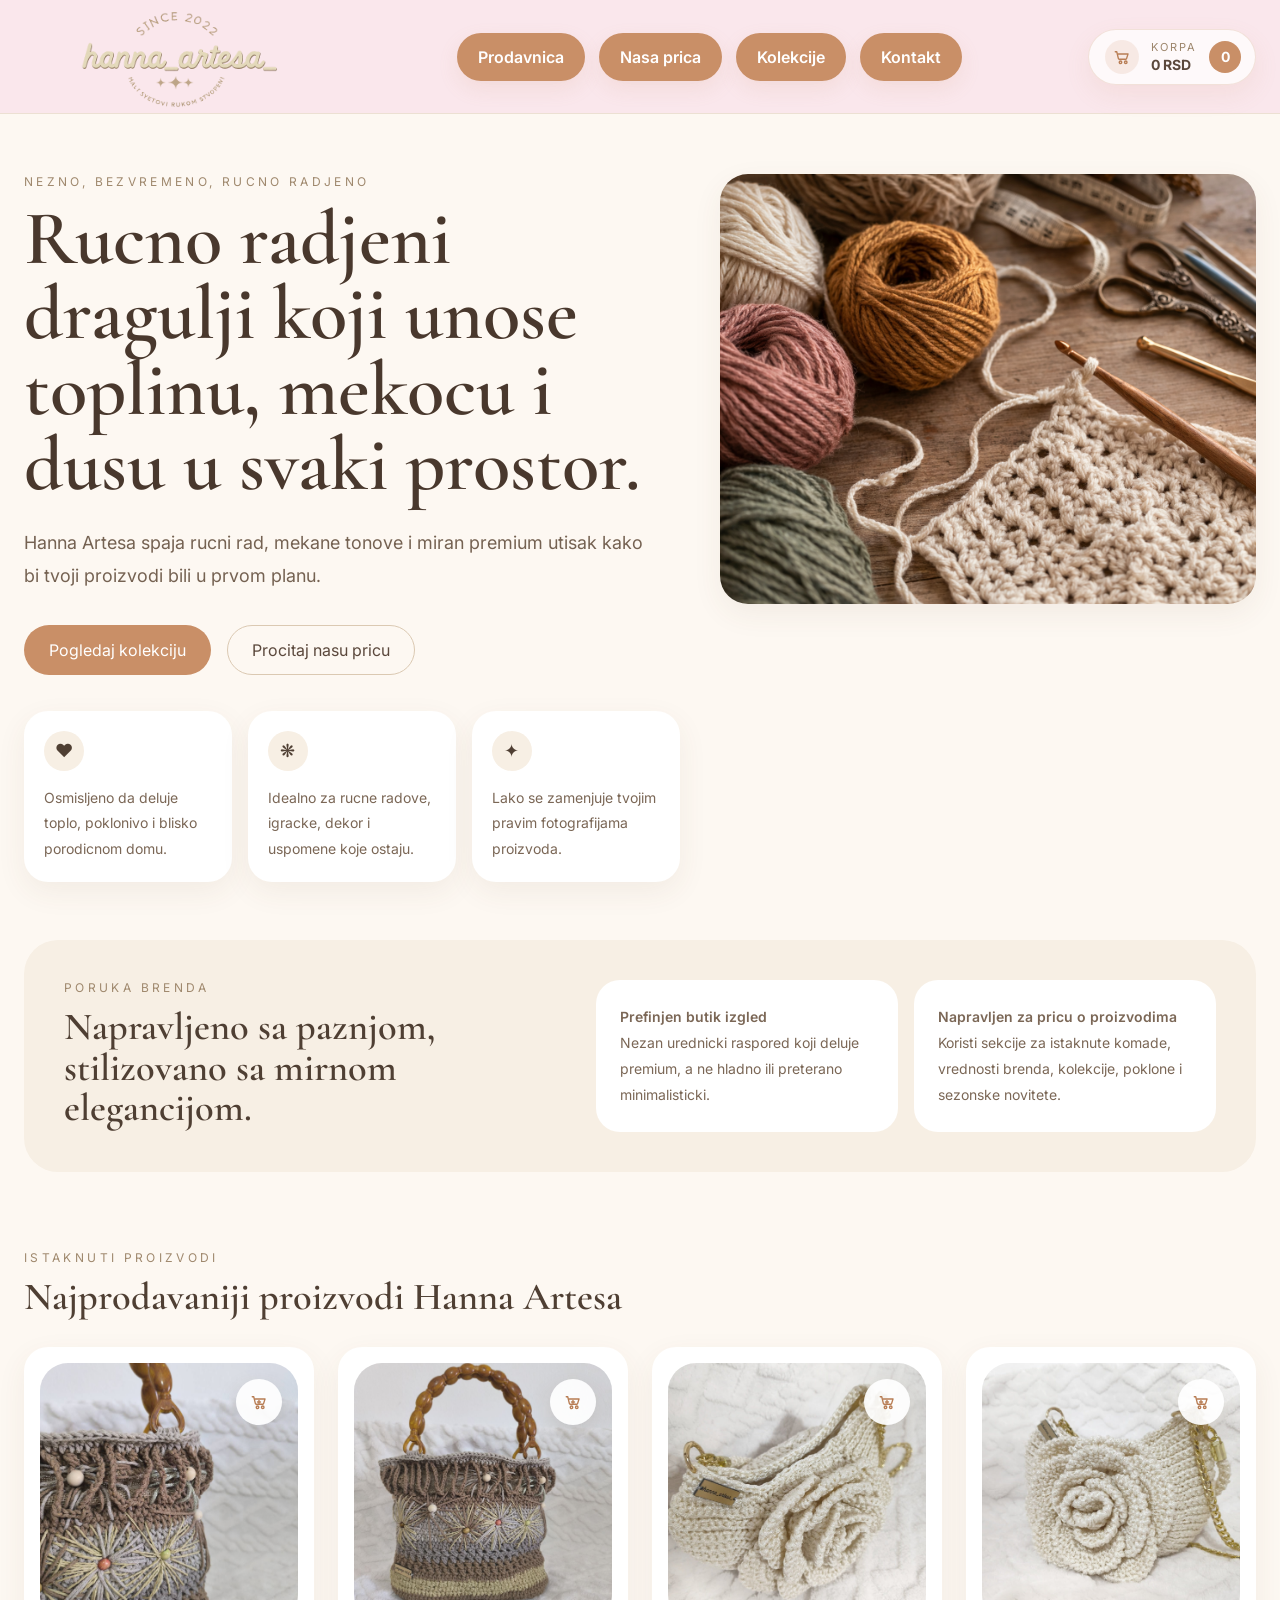
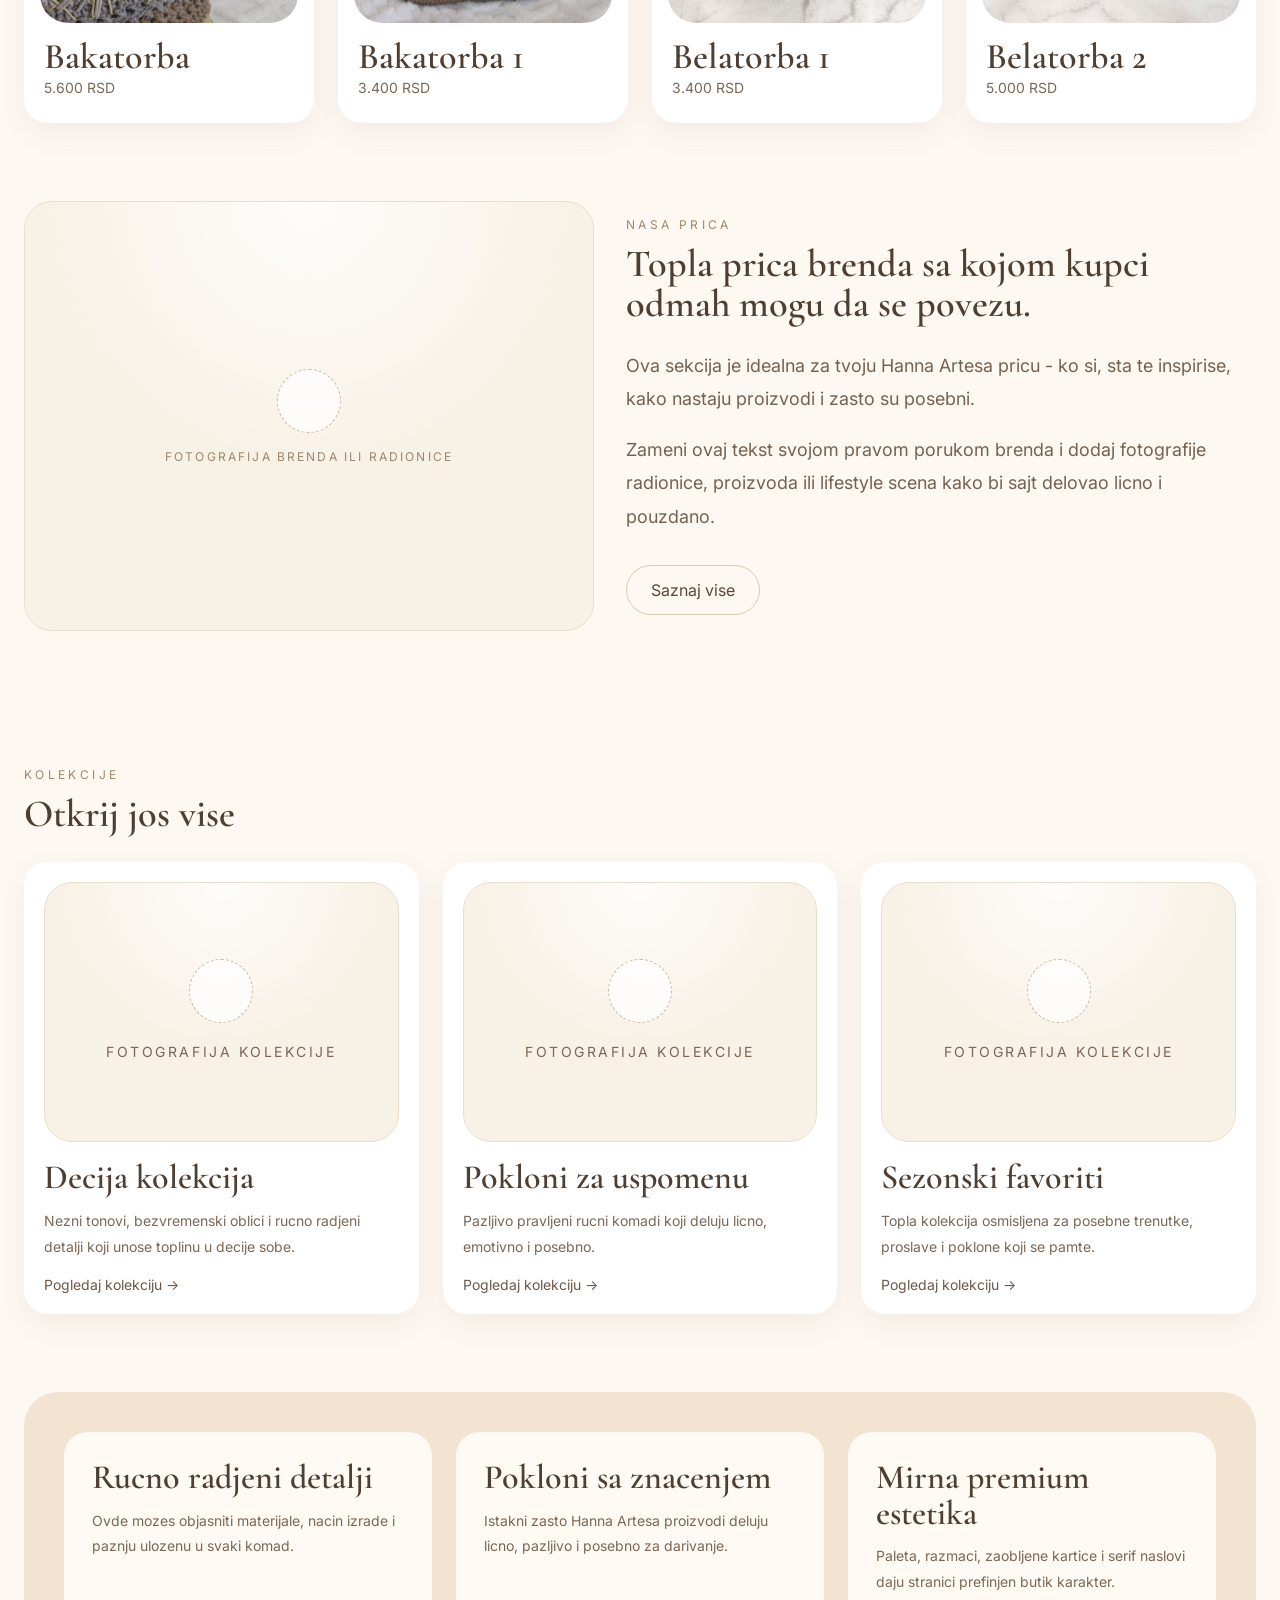
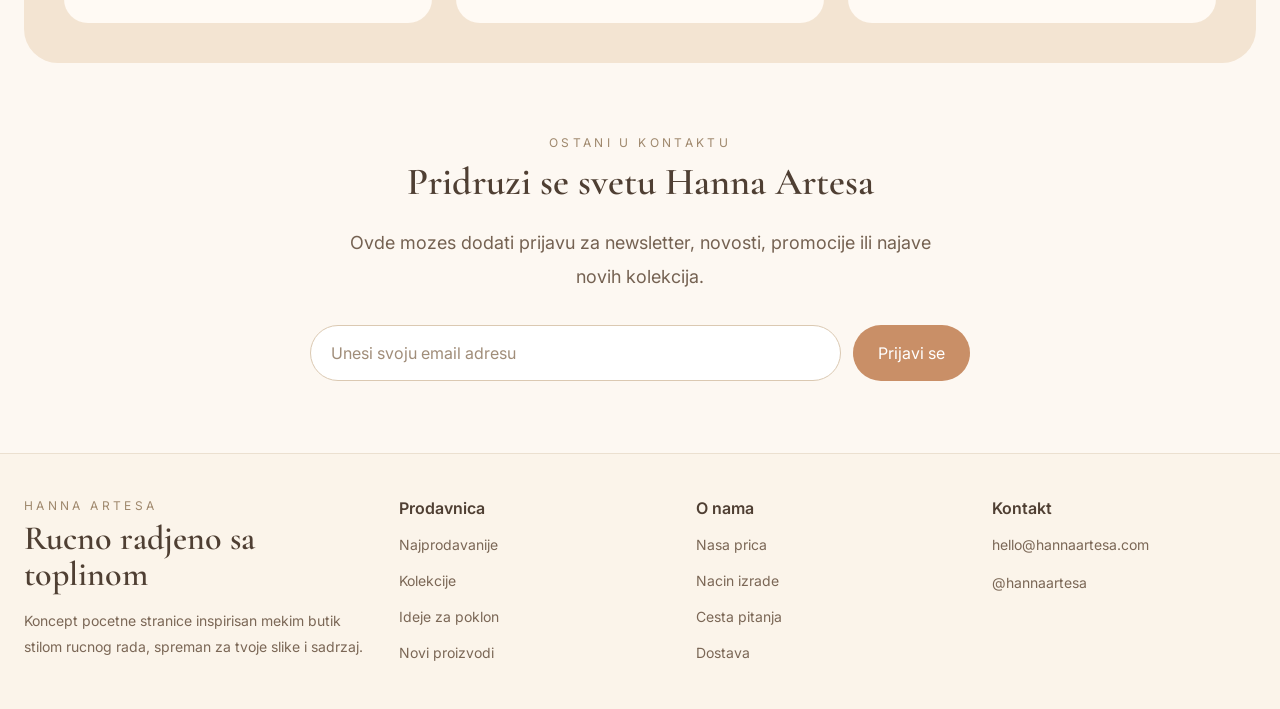
==== commit 1e7f4f6b: "abc" ====
--- a/index.html
+++ b/index.html
@@ -13,6 +13,7 @@
     rel="stylesheet"
   >
   <link rel="stylesheet" href="styles.css">
+  <script src="site-data.js" defer></script>
   <script src="script.js" defer></script>
 </head>
 <body>
@@ -23,18 +24,49 @@
       </a>
 
       <nav class="nav" id="navMenu" aria-label="Glavna navigacija">
-        <a href="#shop">Prodavnica</a>
+        <a href="shop.html">Prodavnica</a>
         <a href="#story">Nasa prica</a>
         <a href="#collections">Kolekcije</a>
         <a href="#contact">Kontakt</a>
       </nav>
 
       <div class="header-actions">
-        <button class="btn btn-secondary header-btn" type="button">Kupi sada</button>
+        <button class="cart-button header-btn" id="cartToggle" type="button" aria-label="Otvori korpu">
+          <span class="cart-icon" aria-hidden="true">
+            <svg viewBox="0 0 24 24" role="presentation" focusable="false">
+              <path d="M3 5h2l2.2 9.2a1 1 0 0 0 1 .8h8.9a1 1 0 0 0 1-.8L20 8H7.1" />
+              <circle cx="10" cy="19" r="1.7" />
+              <circle cx="17" cy="19" r="1.7" />
+            </svg>
+          </span>
+          <span class="cart-copy">
+            <span class="cart-label">Korpa</span>
+            <span class="cart-total" data-cart-total>0 RSD</span>
+          </span>
+          <span class="cart-count" data-cart-count>0</span>
+        </button>
         <button class="menu-toggle" id="menuToggle" aria-label="Otvori meni" type="button">&#9776;</button>
       </div>
     </div>
   </header>
+
+  <div class="cart-drawer" id="cartDrawer" hidden>
+    <button class="cart-backdrop" data-cart-close type="button" aria-label="Zatvori korpu"></button>
+    <aside class="cart-panel" role="dialog" aria-modal="true" aria-labelledby="cartTitle">
+      <div class="cart-panel-head">
+        <h2 class="cart-title" id="cartTitle">Korpa</h2>
+        <button class="cart-close" data-cart-close type="button" aria-label="Zatvori korpu">&times;</button>
+      </div>
+      <div class="cart-items" id="cartItems"></div>
+      <p class="cart-empty" id="cartEmpty">Korpa je trenutno prazna.</p>
+      <div class="cart-footer">
+        <div class="cart-total-row">
+          <span>Ukupno</span>
+          <strong id="cartTotalValue">0 RSD</strong>
+        </div>
+      </div>
+    </aside>
+  </div>
 
   <main>
     <section class="container hero">
@@ -70,12 +102,11 @@
       </div>
 
       <div>
-        <div class="placeholder tall">
-          <div class="placeholder-inner">
-            <div class="placeholder-badge"></div>
-            <p class="placeholder-label">Glavna fotografija</p>
-          </div>
-        </div>
+        <img
+          class="hero-visual-image"
+          src="Slike/Staticne slike/Glavna Fotografija.png"
+          alt="Glavna fotografija Hanna Artesa kolekcije"
+        >
       </div>
     </section>
 
@@ -204,7 +235,7 @@
       <div>
         <p class="footer-head">Prodavnica</p>
         <div class="footer-links">
-          <a href="#shop">Najprodavanije</a>
+          <a href="shop.html">Najprodavanije</a>
           <a href="#collections">Kolekcije</a>
           <a href="#">Ideje za poklon</a>
           <a href="#">Novi proizvodi</a>
--- a/styles.css
+++ b/styles.css
@@ -0,0 +1,1409 @@
+:root {
+  --bg: #fdf8f2;
+  --bg-soft: #fbf4ea;
+  --card: #ffffff;
+  --card-soft: #f7efe4;
+  --card-accent: #f3e4d2;
+  --text: #4f3f33;
+  --muted: #756252;
+  --muted-2: #9f886d;
+  --line: #e9dece;
+  --line-strong: #dbc9b2;
+  --accent: #c98f67;
+  --accent-dark: #b87d54;
+  --shadow: 0 10px 30px rgba(93, 70, 41, 0.07);
+  --radius-xl: 34px;
+  --radius-lg: 28px;
+  --radius-md: 24px;
+  --radius-pill: 999px;
+  --container: 1240px;
+}
+
+* {
+  box-sizing: border-box;
+}
+
+html {
+  scroll-behavior: smooth;
+}
+
+body {
+  margin: 0;
+  font-family: "Inter", sans-serif;
+  background: var(--bg);
+  color: var(--text);
+}
+
+img {
+  max-width: 100%;
+  display: block;
+}
+
+a {
+  color: inherit;
+  text-decoration: none;
+}
+
+button,
+input {
+  font: inherit;
+}
+
+.container {
+  width: min(var(--container), calc(100% - 48px));
+  margin: 0 auto;
+}
+
+.eyebrow {
+  margin: 0 0 12px;
+  font-size: 12px;
+  text-transform: uppercase;
+  letter-spacing: 0.28em;
+  color: var(--muted-2);
+}
+
+.site-header {
+  position: sticky;
+  top: 0;
+  z-index: 20;
+  border-bottom: 1px solid rgba(233, 222, 206, 0.85);
+  background: rgba(250, 230, 236, 0.96);
+  backdrop-filter: blur(12px);
+}
+
+.header-inner {
+  display: flex;
+  align-items: center;
+  justify-content: space-between;
+  gap: 10px;
+  padding: 0px 0;
+}
+
+.brand-home {
+  display: inline-flex;
+  align-items: center;
+  justify-content: center;
+  margin-top: -32px;
+  margin-bottom: -60px;
+}
+
+.brand-logo {
+  display: block;
+  width: auto;
+  height: 205px;
+  max-width: min(560px, 76vw);
+  object-fit: contain;
+}
+
+.nav {
+  display: flex;
+  align-items: center;
+  gap: 14px;
+  font-size: 16px;
+  font-weight: 600;
+}
+
+.nav a {
+  display: inline-flex;
+  align-items: center;
+  justify-content: center;
+  min-height: 48px;
+  padding: 0 20px;
+  border: 1px solid transparent;
+  border-radius: var(--radius-pill);
+  background: var(--accent);
+  color: #fff;
+  box-shadow: 0 8px 20px rgba(201, 143, 103, 0.14);
+  transition: transform 0.2s ease, background 0.2s ease, color 0.2s ease, box-shadow 0.2s ease;
+}
+
+.footer-links a:hover,
+.text-link:hover {
+  color: #8b6f53;
+}
+
+.nav a:hover,
+.nav a:focus-visible {
+  color: #fff;
+  transform: translateY(-1px);
+  background: var(--accent-dark);
+  box-shadow: 0 12px 24px rgba(201, 143, 103, 0.2);
+}
+
+.header-actions {
+  display: flex;
+  align-items: center;
+  gap: 12px;
+}
+
+.cart-button {
+  display: inline-flex;
+  align-items: center;
+  gap: 12px;
+  min-height: 56px;
+  padding: 10px 14px 10px 16px;
+  border: 1px solid rgba(201, 143, 103, 0.22);
+  border-radius: var(--radius-pill);
+  background: rgba(255, 255, 255, 0.72);
+  color: #5b483c;
+  box-shadow: 0 10px 24px rgba(201, 143, 103, 0.12);
+}
+
+.cart-button:hover {
+  background: rgba(255, 255, 255, 0.9);
+  transform: translateY(-1px);
+}
+
+.cart-icon {
+  display: inline-flex;
+  align-items: center;
+  justify-content: center;
+  width: 34px;
+  height: 34px;
+  border-radius: 50%;
+  background: rgba(201, 143, 103, 0.14);
+  color: var(--accent-dark);
+}
+
+.cart-icon svg,
+.product-add-btn svg {
+  width: 18px;
+  height: 18px;
+  fill: none;
+  stroke: currentColor;
+  stroke-linecap: round;
+  stroke-linejoin: round;
+  stroke-width: 1.8;
+}
+
+.cart-copy {
+  display: grid;
+  gap: 2px;
+  text-align: left;
+}
+
+.cart-label {
+  font-size: 11px;
+  text-transform: uppercase;
+  letter-spacing: 0.18em;
+  color: #9d866c;
+}
+
+.cart-total {
+  font-size: 14px;
+  font-weight: 700;
+  color: #5b483c;
+}
+
+.cart-count {
+  min-width: 32px;
+  height: 32px;
+  padding: 0 8px;
+  display: inline-flex;
+  align-items: center;
+  justify-content: center;
+  border-radius: 999px;
+  background: var(--accent);
+  color: #fff;
+  font-size: 14px;
+  font-weight: 700;
+}
+
+.btn {
+  display: inline-flex;
+  align-items: center;
+  justify-content: center;
+  gap: 10px;
+  border: 1px solid transparent;
+  border-radius: var(--radius-pill);
+  padding: 14px 24px;
+  cursor: pointer;
+  transition: 0.2s ease;
+}
+
+.btn-primary {
+  background: var(--accent);
+  color: #fff;
+}
+
+.btn-primary:hover {
+  background: var(--accent-dark);
+}
+
+.btn-secondary {
+  background: transparent;
+  border-color: var(--line-strong);
+  color: #5b483c;
+}
+
+.btn-secondary:hover,
+.small-btn:hover {
+  background: var(--card-soft);
+}
+
+.hero {
+  display: grid;
+  grid-template-columns: 1.1fr 0.9fr;
+  gap: 40px;
+  padding: 60px 0 40px;
+  align-items: start;
+}
+
+.hero-title,
+.message-title,
+.section-title,
+.story-title,
+.newsletter-title,
+.footer-title,
+.feature-title,
+.collection-title,
+.product-title {
+  margin: 0;
+  font-family: "Cormorant Garamond", serif;
+  color: var(--text);
+}
+
+.hero-title {
+  max-width: 680px;
+  font-size: clamp(48px, 6vw, 82px);
+  line-height: 0.98;
+  font-weight: 600;
+  color: #49382d;
+}
+
+.hero-text,
+.story-text,
+.newsletter-text {
+  max-width: 620px;
+  margin: 24px 0 0;
+  font-size: 18px;
+  line-height: 1.85;
+  color: var(--muted);
+}
+
+.hero-actions {
+  display: flex;
+  flex-wrap: wrap;
+  gap: 16px;
+  margin-top: 32px;
+}
+
+.hero-features {
+  display: grid;
+  grid-template-columns: repeat(3, minmax(0, 1fr));
+  gap: 16px;
+  max-width: 760px;
+  margin-top: 36px;
+}
+
+.mini-card,
+.product-card,
+.collection-card,
+.feature-card,
+.message-card {
+  background: var(--card);
+  border-radius: var(--radius-md);
+  box-shadow: var(--shadow);
+}
+
+.mini-card {
+  padding: 20px;
+}
+
+.mini-icon {
+  width: 40px;
+  height: 40px;
+  display: inline-flex;
+  align-items: center;
+  justify-content: center;
+  border-radius: 50%;
+  background: var(--card-soft);
+  margin-bottom: 14px;
+  font-size: 18px;
+}
+
+.mini-card p,
+.message-card p,
+.feature-card p,
+.collection-card p,
+.product-card .price,
+.footer-copy,
+.footer-links a,
+.contact-item {
+  margin: 0;
+  font-size: 14px;
+  line-height: 1.85;
+  color: #7b6756;
+}
+
+.placeholder {
+  position: relative;
+  overflow: hidden;
+  width: 100%;
+  min-height: 260px;
+  border-radius: var(--radius-lg);
+  border: 1px solid var(--line);
+  background: #f8f1e6;
+  display: flex;
+  align-items: center;
+  justify-content: center;
+  text-align: center;
+  padding: 24px;
+}
+
+.placeholder::before {
+  content: "";
+  position: absolute;
+  inset: 0;
+  background: radial-gradient(circle at top, rgba(255, 255, 255, 0.85), transparent 52%);
+}
+
+.placeholder-inner {
+  position: relative;
+  z-index: 1;
+}
+
+.placeholder-badge {
+  width: 64px;
+  height: 64px;
+  margin: 0 auto 16px;
+  border-radius: 50%;
+  border: 1px dashed #c9b79f;
+  background: rgba(255, 255, 255, 0.72);
+}
+
+.placeholder-label {
+  margin: 0;
+  font-size: 12px;
+  text-transform: uppercase;
+  letter-spacing: 0.18em;
+  color: #9d866c;
+}
+
+.placeholder.tall {
+  min-height: 430px;
+}
+
+.hero-visual-image {
+  display: block;
+  width: 100%;
+  height: 430px;
+  border-radius: var(--radius-lg);
+  object-fit: cover;
+  object-position: center top;
+  box-shadow: var(--shadow);
+}
+
+.product-media {
+  position: relative;
+  overflow: hidden;
+  min-height: 260px;
+  border-radius: var(--radius-lg);
+  background: #f8f1e6;
+}
+
+.product-image {
+  display: block;
+  width: 100%;
+  height: 260px;
+  object-fit: cover;
+  cursor: zoom-in;
+}
+
+.product-add-btn {
+  position: absolute;
+  top: 16px;
+  right: 16px;
+  z-index: 2;
+  width: 46px;
+  height: 46px;
+  display: inline-flex;
+  align-items: center;
+  justify-content: center;
+  border: 0;
+  border-radius: 50%;
+  background: rgba(255, 255, 255, 0.92);
+  color: var(--accent-dark);
+  box-shadow: 0 10px 24px rgba(93, 70, 41, 0.14);
+  cursor: pointer;
+  transition: transform 0.2s ease, background 0.2s ease, color 0.2s ease;
+}
+
+.product-add-btn:hover {
+  transform: translateY(-1px) scale(1.03);
+  background: var(--accent);
+  color: #fff;
+}
+
+.message-band {
+  padding: 18px 0 10px;
+}
+
+.message-band-inner {
+  display: grid;
+  grid-template-columns: 0.9fr 1.1fr;
+  gap: 24px;
+  padding: 40px;
+  border-radius: var(--radius-xl);
+  background: var(--card-soft);
+}
+
+.message-title,
+.section-title,
+.story-title,
+.newsletter-title {
+  font-size: clamp(36px, 3vw, 52px);
+  line-height: 1.05;
+  font-weight: 600;
+}
+
+.message-grid {
+  display: grid;
+  grid-template-columns: repeat(2, minmax(0, 1fr));
+  gap: 16px;
+}
+
+.message-card {
+  padding: 24px;
+  box-shadow: none;
+}
+
+.message-card-title {
+  margin-bottom: 8px;
+  font-weight: 600;
+  color: var(--text);
+}
+
+.section {
+  padding: 68px 0;
+}
+
+.section-head {
+  display: flex;
+  align-items: end;
+  justify-content: space-between;
+  gap: 24px;
+  margin-bottom: 30px;
+}
+
+.products-grid,
+.collections-grid,
+.feature-grid {
+  display: grid;
+  gap: 24px;
+}
+
+.products-grid {
+  grid-template-columns: repeat(4, minmax(0, 1fr));
+}
+
+.product-card,
+.collection-card {
+  padding: 16px;
+  transition: transform 0.2s ease;
+}
+
+.product-card:hover,
+.collection-card:hover {
+  transform: translateY(-4px);
+}
+
+.product-meta {
+  padding: 16px 4px 6px;
+}
+
+.tag {
+  display: inline-block;
+  margin-bottom: 10px;
+  padding: 7px 12px;
+  border-radius: var(--radius-pill);
+  background: var(--card-soft);
+  color: #9d7d59;
+  font-size: 11px;
+  font-weight: 600;
+  text-transform: uppercase;
+  letter-spacing: 0.18em;
+}
+
+.product-title {
+  font-size: 36px;
+  font-weight: 600;
+  line-height: 1;
+}
+
+.product-bottom {
+  display: flex;
+  align-items: center;
+  justify-content: space-between;
+  gap: 16px;
+  margin-top: 12px;
+}
+
+.small-btn {
+  border: 1px solid var(--line-strong);
+  background: transparent;
+  color: #5f4b3e;
+  border-radius: var(--radius-pill);
+  padding: 10px 18px;
+  cursor: pointer;
+  transition: 0.2s ease;
+}
+
+.story-section {
+  padding-top: 10px;
+}
+
+.story-grid {
+  display: grid;
+  grid-template-columns: 0.95fr 1.05fr;
+  gap: 32px;
+  align-items: center;
+}
+
+.story-copy p + p {
+  margin-top: 18px;
+}
+
+.story-action {
+  margin-top: 32px;
+}
+
+.collections-intro {
+  margin-bottom: 28px;
+}
+
+.collections-grid {
+  grid-template-columns: repeat(3, minmax(0, 1fr));
+}
+
+.collection-card {
+  padding: 20px;
+}
+
+.collection-title {
+  margin-top: 18px;
+  font-size: 34px;
+  font-weight: 600;
+  line-height: 1.05;
+}
+
+.collection-card p {
+  margin-top: 12px;
+}
+
+.text-link {
+  display: inline-flex;
+  align-items: center;
+  gap: 8px;
+  margin-top: 16px;
+  font-size: 14px;
+  color: #6d5747;
+}
+
+.feature-wrap {
+  padding: 10px 0 0;
+}
+
+.feature-band {
+  padding: 40px;
+  border-radius: var(--radius-xl);
+  background: var(--card-accent);
+}
+
+.feature-grid {
+  grid-template-columns: repeat(3, minmax(0, 1fr));
+}
+
+.feature-card {
+  padding: 28px;
+  background: #fffaf4;
+  box-shadow: none;
+}
+
+.feature-title {
+  font-size: 34px;
+  line-height: 1.05;
+  font-weight: 600;
+  margin-bottom: 12px;
+}
+
+.newsletter {
+  max-width: 900px;
+  margin: 0 auto;
+  text-align: center;
+  padding: 72px 0;
+}
+
+.newsletter-text {
+  margin-left: auto;
+  margin-right: auto;
+}
+
+.newsletter-form {
+  display: flex;
+  gap: 12px;
+  max-width: 660px;
+  margin: 32px auto 0;
+}
+
+.newsletter-input {
+  flex: 1;
+  height: 56px;
+  border-radius: var(--radius-pill);
+  border: 1px solid var(--line-strong);
+  background: #fff;
+  padding: 0 20px;
+  outline: none;
+}
+
+.newsletter-input::placeholder {
+  color: #a08d79;
+}
+
+.site-footer {
+  background: var(--bg-soft);
+  border-top: 1px solid rgba(233, 222, 206, 0.9);
+}
+
+.footer-grid {
+  display: grid;
+  grid-template-columns: 1.3fr 1fr 1fr 1fr;
+  gap: 32px;
+  padding: 44px 0;
+}
+
+.footer-title {
+  font-size: 34px;
+  line-height: 1.05;
+  font-weight: 600;
+  margin-bottom: 16px;
+}
+
+.footer-kicker {
+  margin-bottom: 8px;
+}
+
+.footer-head {
+  margin: 0 0 14px;
+  font-size: 16px;
+  font-weight: 600;
+  color: var(--text);
+}
+
+.footer-links {
+  display: grid;
+  gap: 10px;
+}
+
+.contact-list {
+  display: grid;
+  gap: 12px;
+}
+
+.menu-toggle {
+  display: none;
+  width: 46px;
+  height: 46px;
+  border: 1px solid var(--line-strong);
+  border-radius: 50%;
+  background: transparent;
+  font-size: 18px;
+  cursor: pointer;
+}
+
+@media (max-width: 1100px) {
+  .hero,
+  .message-band-inner,
+  .story-grid,
+  .footer-grid {
+    grid-template-columns: 1fr;
+  }
+
+  .products-grid {
+    grid-template-columns: repeat(2, minmax(0, 1fr));
+  }
+
+  .collections-grid,
+  .feature-grid,
+  .hero-features {
+    grid-template-columns: repeat(2, minmax(0, 1fr));
+  }
+}
+
+@media (max-width: 780px) {
+  .container {
+    width: min(var(--container), calc(100% - 32px));
+  }
+
+  .nav {
+    position: absolute;
+    top: calc(100% + 10px);
+    left: 16px;
+    right: 16px;
+    display: none;
+    flex-direction: column;
+    align-items: flex-start;
+    gap: 18px;
+    padding: 22px;
+    border: 1px solid var(--line);
+    border-radius: 24px;
+    background: rgba(253, 248, 242, 0.98);
+    box-shadow: var(--shadow);
+  }
+
+  .nav a {
+    width: 100%;
+    justify-content: flex-start;
+    padding: 0 18px;
+  }
+
+  .nav.open {
+    display: flex;
+  }
+
+  .menu-toggle {
+    display: inline-flex;
+    align-items: center;
+    justify-content: center;
+  }
+
+  .header-btn {
+    display: inline-flex;
+  }
+
+  .hero {
+    padding-top: 34px;
+  }
+
+  .hero-features,
+  .products-grid,
+  .collections-grid,
+  .feature-grid,
+  .message-grid {
+    grid-template-columns: 1fr;
+  }
+
+  .section-head {
+    align-items: flex-start;
+    flex-direction: column;
+  }
+
+  .newsletter-form {
+    flex-direction: column;
+  }
+
+  .message-band-inner,
+  .feature-band {
+    padding: 24px;
+  }
+
+  .brand-logo {
+    height: 132px;
+    max-width: min(380px, 78vw);
+  }
+
+  .brand-home {
+    margin-top: -8px;
+    margin-bottom: -16px;
+  }
+}
+
+body.cart-open {
+  overflow: hidden;
+}
+
+body.lightbox-open {
+  overflow: hidden;
+}
+
+.cart-drawer {
+  position: fixed;
+  inset: 0;
+  z-index: 40;
+}
+
+.photo-lightbox {
+  position: fixed;
+  inset: 0;
+  z-index: 60;
+}
+
+.photo-lightbox-backdrop {
+  position: absolute;
+  inset: 0;
+  border: 0;
+  background: rgba(60, 43, 35, 0.84);
+}
+
+.photo-lightbox-panel {
+  position: relative;
+  z-index: 1;
+  width: 100%;
+  height: 100%;
+}
+
+.photo-lightbox-close {
+  position: absolute;
+  top: 20px;
+  right: 20px;
+  z-index: 2;
+  width: 42px;
+  height: 42px;
+  border: 1px solid rgba(255, 255, 255, 0.22);
+  border-radius: 50%;
+  background: rgba(255, 255, 255, 0.12);
+  color: #fff;
+  font-size: 28px;
+  line-height: 1;
+  cursor: pointer;
+}
+
+.photo-lightbox-stage {
+  width: 100%;
+  height: 100%;
+  overflow: hidden;
+  display: flex;
+  align-items: center;
+  justify-content: center;
+  padding: 32px;
+  cursor: default;
+}
+
+.photo-lightbox-stage.is-zoomed {
+  cursor: grab;
+}
+
+.photo-lightbox-stage.is-dragging {
+  cursor: grabbing;
+}
+
+.photo-lightbox-image {
+  max-width: calc(100vw - 64px);
+  max-height: calc(100vh - 64px);
+  object-fit: contain;
+  transform-origin: center center;
+  transition: transform 0.12s ease-out;
+  will-change: transform;
+  user-select: none;
+}
+
+.cart-backdrop {
+  position: absolute;
+  inset: 0;
+  border: 0;
+  background: rgba(79, 63, 51, 0.22);
+}
+
+.cart-panel {
+  position: absolute;
+  top: 0;
+  right: 0;
+  width: min(420px, 100%);
+  height: 100%;
+  padding: 28px;
+  background: #fffdfb;
+  box-shadow: -18px 0 42px rgba(79, 63, 51, 0.16);
+  display: flex;
+  flex-direction: column;
+  gap: 22px;
+}
+
+.cart-panel-head,
+.cart-total-row,
+.cart-item {
+  display: flex;
+  align-items: flex-start;
+  justify-content: space-between;
+  gap: 16px;
+}
+
+.cart-title {
+  margin: 0;
+  font-family: "Cormorant Garamond", serif;
+  font-size: 42px;
+  line-height: 1;
+}
+
+.cart-close {
+  width: 42px;
+  height: 42px;
+  border: 1px solid var(--line);
+  border-radius: 50%;
+  background: transparent;
+  color: #6c5548;
+  font-size: 28px;
+  line-height: 1;
+  cursor: pointer;
+}
+
+.cart-items {
+  display: grid;
+  gap: 14px;
+  overflow-y: auto;
+}
+
+.cart-item {
+  padding: 16px 0;
+  border-top: 1px solid rgba(233, 222, 206, 0.9);
+}
+
+.cart-item-copy,
+.cart-item-actions {
+  display: grid;
+  gap: 6px;
+}
+
+.cart-item-actions {
+  justify-items: end;
+}
+
+.cart-item-name,
+.cart-item-meta,
+.cart-item-total,
+.cart-empty,
+.cart-total-row {
+  margin: 0;
+}
+
+.cart-item-name {
+  font-weight: 700;
+  color: #4f3f33;
+}
+
+.cart-item-meta,
+.cart-empty,
+.cart-total-row {
+  color: #7b6756;
+}
+
+.cart-remove {
+  border: 0;
+  padding: 0;
+  background: transparent;
+  color: var(--accent-dark);
+  cursor: pointer;
+}
+
+.cart-footer {
+  margin-top: auto;
+  padding-top: 18px;
+  border-top: 1px solid rgba(233, 222, 206, 0.9);
+}
+
+.cart-total-row strong {
+  font-size: 22px;
+  color: #4f3f33;
+}
+
+.shop-page {
+  background: var(--bg);
+}
+
+
+.shop-main {
+  padding: 34px 0 72px;
+}
+
+.shop-section {
+  padding-top: 0;
+}
+
+.shop-page .products-grid {
+  grid-template-columns: repeat(3, minmax(0, 1fr));
+  gap: 32px;
+}
+
+.shop-page .product-card {
+  padding: 0;
+}
+
+.shop-page .product-card:hover {
+  transform: none;
+}
+
+.shop-page .placeholder {
+  min-height: 360px;
+}
+
+.shop-page .product-media,
+.shop-page .product-image {
+  min-height: 360px;
+  height: 360px;
+}
+
+.shop-page .product-meta {
+  padding: 18px 2px 0;
+  text-align: left;
+}
+
+.shop-page .product-title {
+  margin-bottom: 8px;
+  font-size: 34px;
+}
+
+.shop-page .product-card .price {
+  font-size: 15px;
+  line-height: 1.5;
+}
+
+@media (max-width: 1100px) {
+  .shop-page .products-grid {
+    grid-template-columns: repeat(2, minmax(0, 1fr));
+  }
+}
+
+@media (max-width: 780px) {
+  .cart-button {
+    min-height: 48px;
+    padding: 8px 10px 8px 12px;
+    gap: 8px;
+  }
+
+  .cart-copy {
+    display: none;
+  }
+
+  .cart-count {
+    min-width: 28px;
+    height: 28px;
+    font-size: 13px;
+  }
+
+  .cart-panel {
+    width: 100%;
+    padding: 24px 18px;
+  }
+
+  .photo-lightbox-panel {
+    width: 100%;
+    height: 100%;
+  }
+
+  .photo-lightbox-stage {
+    padding: 18px;
+  }
+
+  .photo-lightbox-image {
+    max-width: calc(100vw - 36px);
+    max-height: calc(100vh - 36px);
+  }
+
+  .shop-main {
+    padding: 22px 0 44px;
+  }
+
+  .shop-page .products-grid {
+    grid-template-columns: 1fr;
+    gap: 28px;
+  }
+
+  .shop-page .placeholder {
+    min-height: 320px;
+  }
+
+  .shop-page .product-media,
+  .shop-page .product-image {
+    min-height: 320px;
+    height: 320px;
+  }
+}
+
+.admin-page {
+  background: #fcfaf7;
+}
+
+.admin-main {
+  padding: 46px 0 80px;
+}
+
+.admin-hero,
+.admin-layout,
+.admin-insights {
+  display: grid;
+  gap: 24px;
+}
+
+.admin-hero {
+  grid-template-columns: 1.1fr 0.9fr;
+  align-items: start;
+  margin-bottom: 28px;
+}
+
+.admin-title,
+.admin-section-title {
+  margin: 0;
+  font-family: "Cormorant Garamond", serif;
+  color: var(--text);
+}
+
+.admin-title {
+  font-size: clamp(42px, 5vw, 64px);
+  line-height: 0.95;
+}
+
+.admin-text {
+  max-width: 760px;
+  margin: 18px 0 0;
+  font-size: 17px;
+  line-height: 1.8;
+  color: var(--muted);
+}
+
+.admin-actions {
+  display: flex;
+  flex-wrap: wrap;
+  gap: 12px;
+  justify-content: flex-end;
+}
+
+.admin-stats {
+  display: grid;
+  grid-template-columns: repeat(4, minmax(0, 1fr));
+  gap: 18px;
+  margin-bottom: 28px;
+}
+
+.admin-stat-card,
+.admin-panel-card {
+  background: #fff;
+  border-radius: var(--radius-md);
+  box-shadow: var(--shadow);
+}
+
+.admin-stat-card {
+  padding: 24px;
+}
+
+.admin-stat-label {
+  margin: 0 0 10px;
+  font-size: 12px;
+  text-transform: uppercase;
+  letter-spacing: 0.18em;
+  color: var(--muted-2);
+}
+
+.admin-stat-value {
+  font-family: "Cormorant Garamond", serif;
+  font-size: 42px;
+  line-height: 1;
+  color: var(--text);
+}
+
+.admin-layout {
+  grid-template-columns: 0.92fr 1.08fr;
+  margin-bottom: 28px;
+}
+
+.admin-panel-card {
+  padding: 26px;
+}
+
+.admin-panel-head {
+  display: flex;
+  align-items: end;
+  justify-content: space-between;
+  gap: 16px;
+  margin-bottom: 18px;
+}
+
+.admin-section-title {
+  font-size: 34px;
+  line-height: 1;
+}
+
+.admin-form {
+  display: grid;
+  grid-template-columns: repeat(2, minmax(0, 1fr));
+  gap: 16px;
+}
+
+.admin-field {
+  display: grid;
+  gap: 8px;
+  color: var(--text);
+}
+
+.admin-field-full {
+  grid-column: 1 / -1;
+}
+
+.admin-input {
+  width: 100%;
+  min-height: 52px;
+  border: 1px solid var(--line-strong);
+  border-radius: 18px;
+  background: #fff;
+  padding: 0 16px;
+  outline: none;
+}
+
+.admin-search {
+  max-width: 260px;
+}
+
+.admin-form-actions {
+  grid-column: 1 / -1;
+  display: flex;
+  flex-wrap: wrap;
+  gap: 12px;
+  margin-top: 6px;
+}
+
+.admin-table-wrap {
+  overflow-x: auto;
+}
+
+.admin-table {
+  width: 100%;
+  border-collapse: collapse;
+}
+
+.admin-table th,
+.admin-table td {
+  padding: 14px 10px;
+  border-top: 1px solid rgba(233, 222, 206, 0.9);
+  text-align: left;
+  vertical-align: top;
+}
+
+.admin-table th {
+  padding-top: 0;
+  border-top: 0;
+  font-size: 12px;
+  text-transform: uppercase;
+  letter-spacing: 0.16em;
+  color: var(--muted-2);
+}
+
+.admin-product-cell {
+  display: grid;
+  gap: 4px;
+}
+
+.admin-product-cell span,
+.admin-image-path {
+  color: var(--muted);
+  font-size: 13px;
+  word-break: break-word;
+}
+
+.admin-status {
+  display: inline-flex;
+  align-items: center;
+  justify-content: center;
+  min-width: 96px;
+  min-height: 34px;
+  padding: 0 10px;
+  border-radius: 999px;
+  font-size: 12px;
+  font-weight: 700;
+  text-transform: uppercase;
+  letter-spacing: 0.12em;
+}
+
+.admin-status-active {
+  background: #eef6ec;
+  color: #58714a;
+}
+
+.admin-status-archived {
+  background: #f6efe8;
+  color: #8b6f53;
+}
+
+.admin-row-actions {
+  display: flex;
+  flex-wrap: wrap;
+  gap: 8px;
+}
+
+.admin-action-btn {
+  min-height: 34px;
+  padding: 0 12px;
+  border: 1px solid var(--line-strong);
+  border-radius: 999px;
+  background: #fff;
+  color: #5b483c;
+  cursor: pointer;
+}
+
+.admin-action-btn.danger {
+  border-color: #e8c4bf;
+  color: #a15f58;
+}
+
+.admin-insights {
+  grid-template-columns: repeat(3, minmax(0, 1fr));
+}
+
+.admin-feed {
+  display: grid;
+  gap: 12px;
+  max-height: 420px;
+  overflow-y: auto;
+}
+
+.admin-feed-item {
+  display: flex;
+  align-items: flex-start;
+  justify-content: space-between;
+  gap: 16px;
+  padding: 14px 0;
+  border-top: 1px solid rgba(233, 222, 206, 0.9);
+}
+
+.admin-feed-item:first-child {
+  border-top: 0;
+  padding-top: 0;
+}
+
+.admin-feed-item strong,
+.admin-feed-item p,
+.admin-empty {
+  margin: 0;
+}
+
+.admin-feed-item p,
+.admin-feed-item span,
+.admin-empty {
+  color: var(--muted);
+}
+
+@media (max-width: 1100px) {
+  .admin-hero,
+  .admin-layout,
+  .admin-insights {
+    grid-template-columns: 1fr;
+  }
+
+  .admin-stats {
+    grid-template-columns: repeat(2, minmax(0, 1fr));
+  }
+}
+
+@media (max-width: 780px) {
+  .admin-main {
+    padding: 28px 0 50px;
+  }
+
+  .admin-stats,
+  .admin-form {
+    grid-template-columns: 1fr;
+  }
+
+  .admin-panel-card,
+  .admin-stat-card {
+    padding: 20px;
+  }
+
+  .admin-panel-head,
+  .admin-actions,
+  .admin-form-actions {
+    align-items: flex-start;
+    flex-direction: column;
+  }
+
+  .admin-search {
+    max-width: none;
+  }
+}
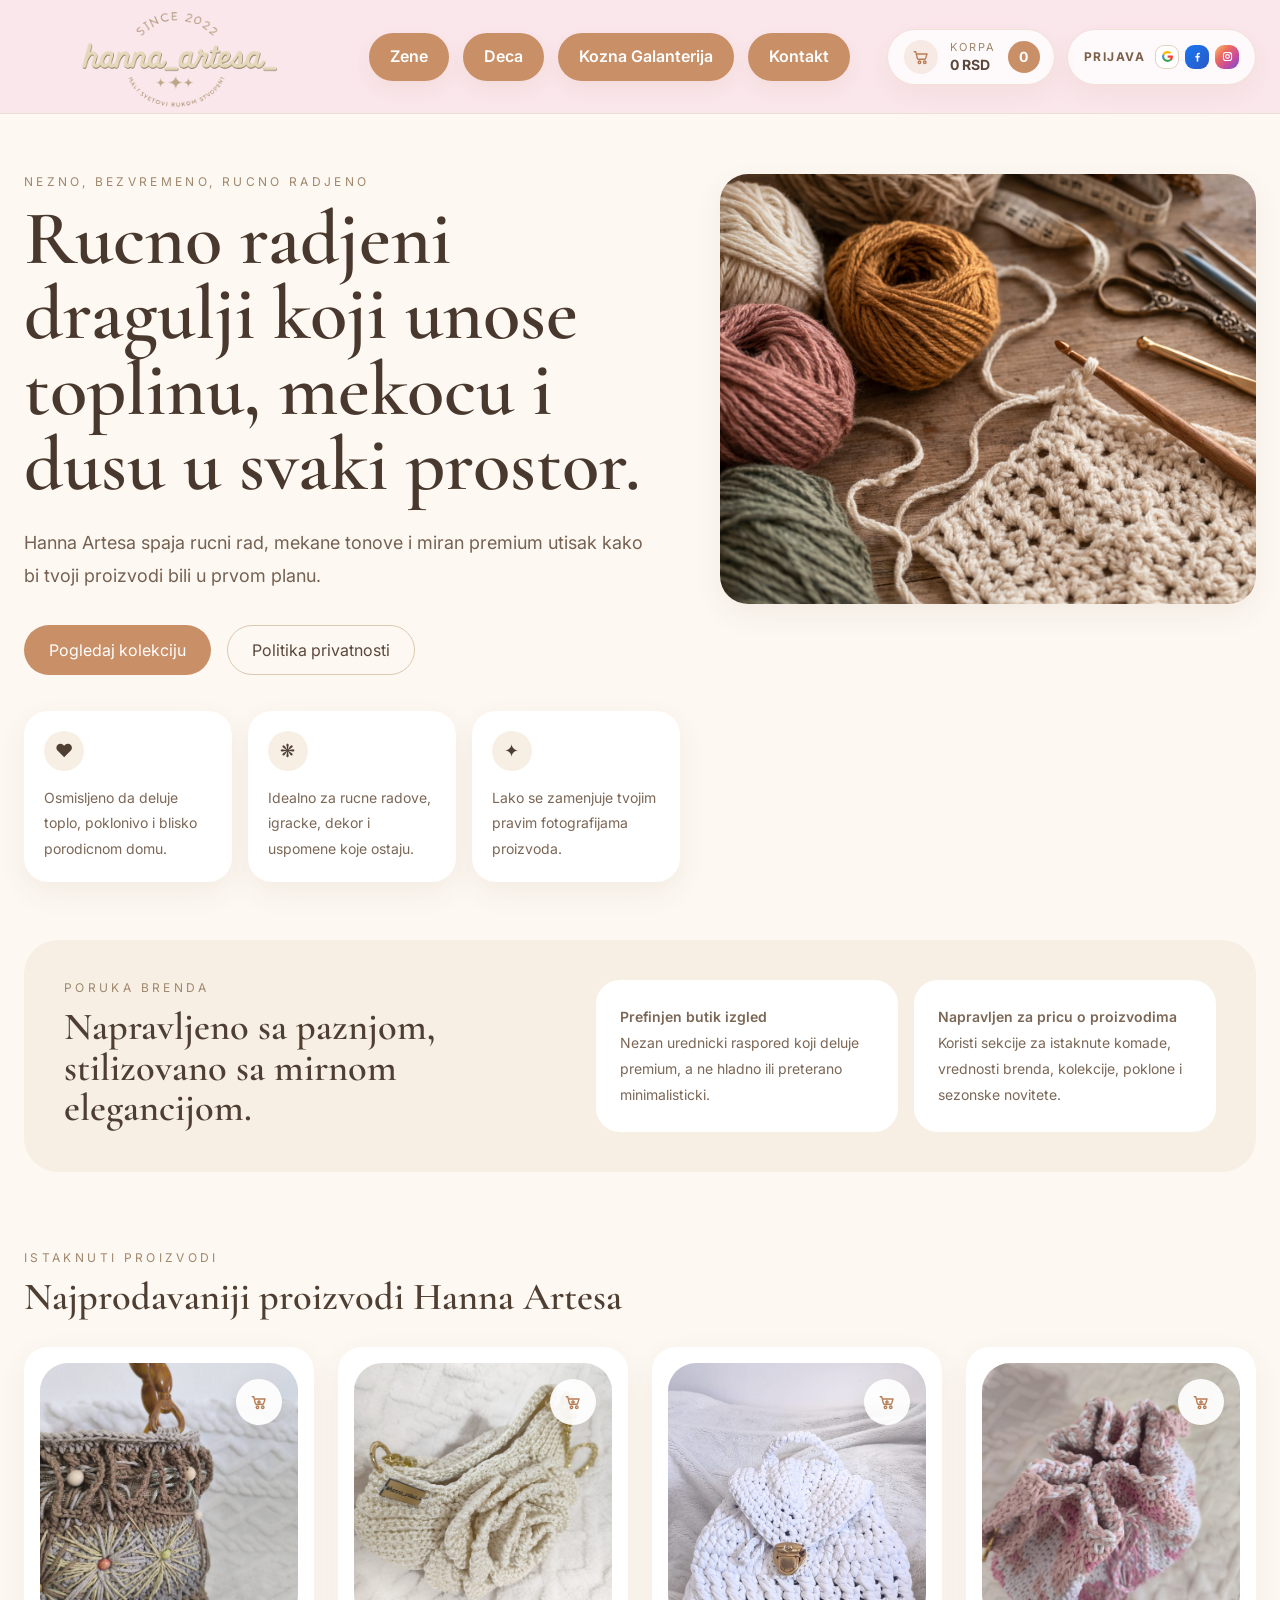
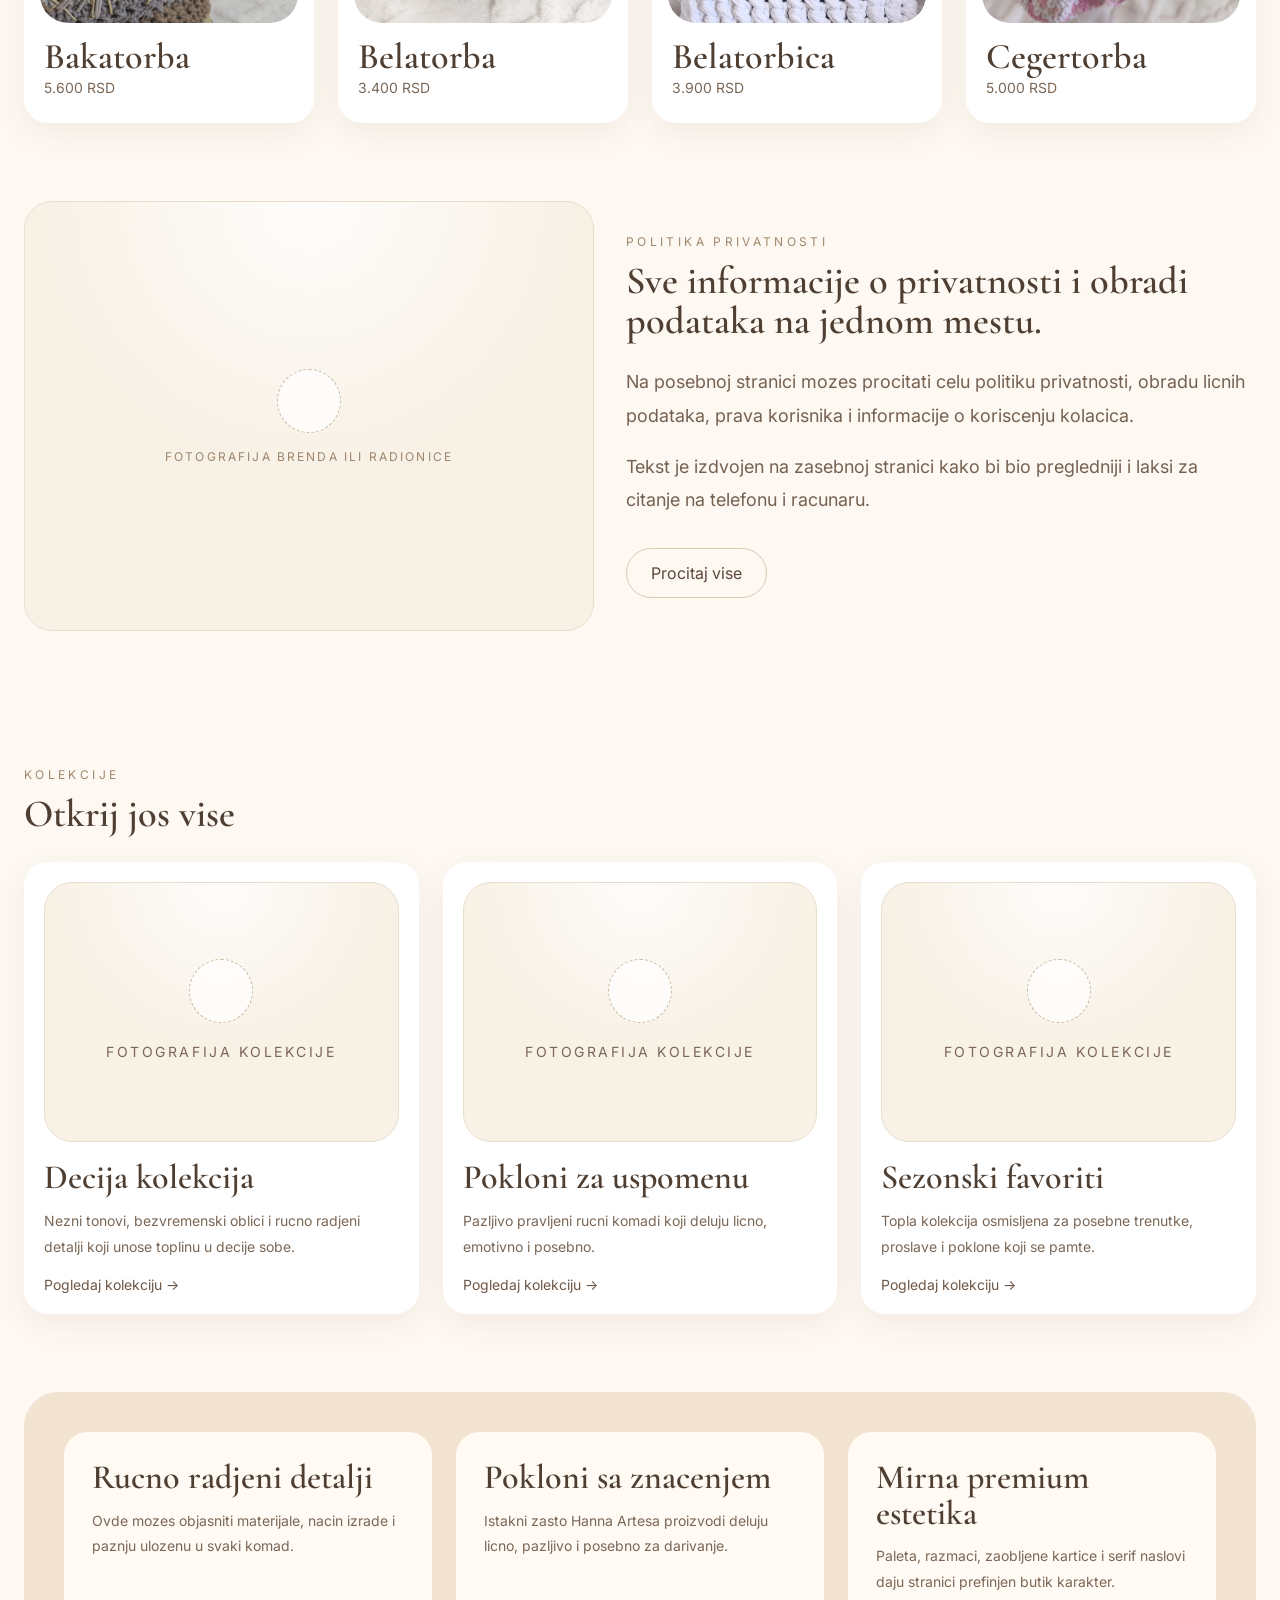
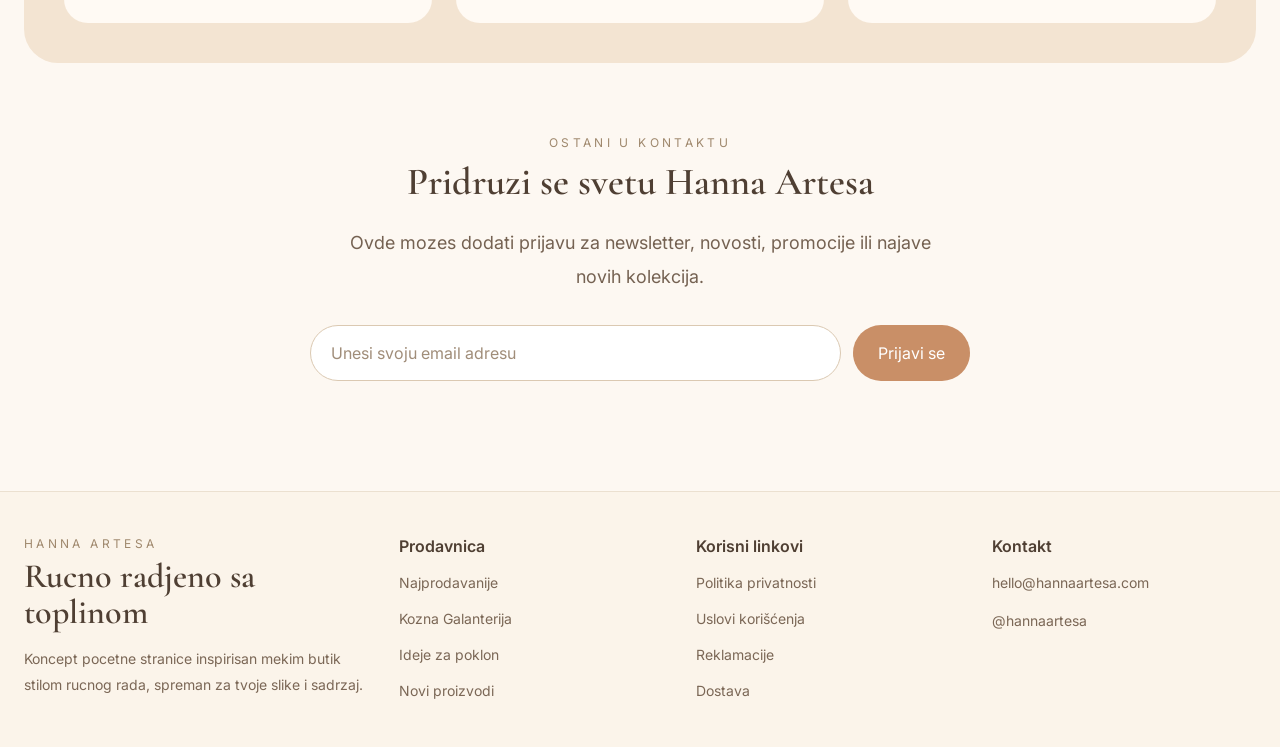
==== commit 1160a080: "commit all" ====
--- a/index.html
+++ b/index.html
@@ -24,10 +24,22 @@
       </a>
 
       <nav class="nav" id="navMenu" aria-label="Glavna navigacija">
-        <a href="shop.html">Prodavnica</a>
-        <a href="#story">Nasa prica</a>
-        <a href="#collections">Kolekcije</a>
-        <a href="#contact">Kontakt</a>
+        <div class="nav-dropdown">
+          <button class="nav-dropdown-trigger" type="button">Zene</button>
+          <div class="nav-dropdown-menu">
+            <a href="shop.html?filter=torbe">Torbe</a>
+            <a href="shop.html?filter=kape">Kape</a>
+            <a href="shop.html?filter=carape">Carape</a>
+          </div>
+        </div>
+        <div class="nav-dropdown">
+          <button class="nav-dropdown-trigger" type="button">Deca</button>
+          <div class="nav-dropdown-menu">
+            <a href="shop.html?filter=igracke">Igracke</a>
+          </div>
+        </div>
+        <a href="https://legacystore.rs/" target="_blank" rel="noopener noreferrer">Kozna Galanterija</a>
+        <a href="kontakt.html">Kontakt</a>
       </nav>
 
       <div class="header-actions">
@@ -64,6 +76,7 @@
           <span>Ukupno</span>
           <strong id="cartTotalValue">0 RSD</strong>
         </div>
+        <a class="btn btn-primary cart-checkout-link" href="placanje.html">Placanje</a>
       </div>
     </aside>
   </div>
@@ -73,7 +86,7 @@
       <div>
         <p class="eyebrow">Nezno, bezvremeno, rucno radjeno</p>
         <h1 class="hero-title">
-          Rucno radjeni dragulji koji unose toplinu, mekocu i dusu u svaki prostor.
+         Rucno radjeni dragulji koji unose toplinu, mekocu i dusu u svaki prostor.
         </h1>
         <p class="hero-text">
           Hanna Artesa spaja rucni rad, mekane tonove i miran premium utisak kako bi tvoji
@@ -82,7 +95,7 @@
 
         <div class="hero-actions">
           <a class="btn btn-primary" href="#collections">Pogledaj kolekciju</a>
-          <a class="btn btn-secondary" href="#story">Procitaj nasu pricu</a>
+          <a class="btn btn-secondary" href="politika-privatnosti.html">Politika privatnosti</a>
         </div>
 
         <div class="hero-features">
@@ -155,18 +168,17 @@
         </div>
 
         <div class="story-copy">
-          <p class="eyebrow">Nasa prica</p>
-          <h2 class="story-title">Topla prica brenda sa kojom kupci odmah mogu da se povezu.</h2>
+          <p class="eyebrow">Politika privatnosti</p>
+          <h2 class="story-title">Sve informacije o privatnosti i obradi podataka na jednom mestu.</h2>
           <p class="story-text">
-            Ova sekcija je idealna za tvoju Hanna Artesa pricu - ko si, sta te inspirise, kako
-            nastaju proizvodi i zasto su posebni.
+            Na posebnoj stranici mozes procitati celu politiku privatnosti, obradu licnih podataka,
+            prava korisnika i informacije o koriscenju kolacica.
           </p>
           <p class="story-text">
-            Zameni ovaj tekst svojom pravom porukom brenda i dodaj fotografije radionice,
-            proizvoda ili lifestyle scena kako bi sajt delovao licno i pouzdano.
+            Tekst je izdvojen na zasebnoj stranici kako bi bio pregledniji i laksi za citanje na telefonu i racunaru.
           </p>
           <div class="story-action">
-            <a class="btn btn-secondary" href="#">Saznaj vise</a>
+            <a class="btn btn-secondary" href="politika-privatnosti.html">Procitaj vise</a>
           </div>
         </div>
       </div>
@@ -219,6 +231,7 @@
         >
         <button class="btn btn-primary" type="submit">Prijavi se</button>
       </form>
+      <p class="newsletter-status" id="newsletterStatus" role="status" aria-live="polite"></p>
     </section>
   </main>
 
@@ -236,19 +249,19 @@
         <p class="footer-head">Prodavnica</p>
         <div class="footer-links">
           <a href="shop.html">Najprodavanije</a>
-          <a href="#collections">Kolekcije</a>
+          <a href="https://legacystore.rs/" target="_blank" rel="noopener noreferrer">Kozna Galanterija</a>
           <a href="#">Ideje za poklon</a>
           <a href="#">Novi proizvodi</a>
         </div>
       </div>
 
       <div>
-        <p class="footer-head">O nama</p>
+        <p class="footer-head">Korisni linkovi</p>
         <div class="footer-links">
-          <a href="#story">Nasa prica</a>
-          <a href="#">Nacin izrade</a>
-          <a href="#">Cesta pitanja</a>
-          <a href="#">Dostava</a>
+          <a href="politika-privatnosti.html">Politika privatnosti</a>
+          <a href="uslovi-koriscenja.html">Uslovi korišćenja</a>
+          <a href="reklamacije.html">Reklamacije</a>
+          <a href="dostava.html">Dostava</a>
         </div>
       </div>
 
--- a/styles.css
+++ b/styles.css
@@ -103,7 +103,8 @@
   font-weight: 600;
 }
 
-.nav a {
+.nav a,
+.nav-dropdown-trigger {
   display: inline-flex;
   align-items: center;
   justify-content: center;
@@ -113,8 +114,14 @@
   border-radius: var(--radius-pill);
   background: var(--accent);
   color: #fff;
+  text-align: center;
+  line-height: 1.2;
   box-shadow: 0 8px 20px rgba(201, 143, 103, 0.14);
   transition: transform 0.2s ease, background 0.2s ease, color 0.2s ease, box-shadow 0.2s ease;
+}
+
+.nav-dropdown-trigger {
+  cursor: pointer;
 }
 
 .footer-links a:hover,
@@ -123,17 +130,152 @@
 }
 
 .nav a:hover,
-.nav a:focus-visible {
+.nav a:focus-visible,
+.nav-dropdown:hover .nav-dropdown-trigger,
+.nav-dropdown:focus-within .nav-dropdown-trigger {
   color: #fff;
   transform: translateY(-1px);
   background: var(--accent-dark);
   box-shadow: 0 12px 24px rgba(201, 143, 103, 0.2);
 }
 
+.nav-dropdown {
+  position: relative;
+}
+
+.nav-dropdown::after {
+  content: "";
+  position: absolute;
+  top: 100%;
+  left: 0;
+  right: 0;
+  height: 14px;
+}
+
+.nav-dropdown-menu {
+  position: absolute;
+  top: calc(100% + 10px);
+  left: 0;
+  min-width: 180px;
+  display: none;
+  padding: 10px;
+  border: 1px solid rgba(201, 143, 103, 0.18);
+  border-radius: 22px;
+  background: rgba(255, 253, 251, 0.98);
+  box-shadow: 0 18px 36px rgba(75, 46, 33, 0.12);
+  z-index: 25;
+}
+
+.nav-dropdown:hover .nav-dropdown-menu,
+.nav-dropdown:focus-within .nav-dropdown-menu {
+  display: grid;
+  gap: 8px;
+}
+
+.nav-dropdown-menu a {
+  min-height: 42px;
+  justify-content: flex-start;
+  padding: 0 16px;
+  border-radius: 16px;
+  background: #fff6ee;
+  color: #6a5547;
+  box-shadow: none;
+}
+
+.nav-dropdown-menu a:hover,
+.nav-dropdown-menu a:focus-visible {
+  background: var(--accent);
+  color: #fff;
+  box-shadow: none;
+}
+
 .header-actions {
   display: flex;
   align-items: center;
   gap: 12px;
+}
+
+.header-auth {
+  position: relative;
+}
+
+.header-auth-trigger {
+  display: inline-flex;
+  align-items: center;
+  justify-content: center;
+  gap: 10px;
+  min-height: 56px;
+  padding: 10px 16px;
+  border: 1px solid rgba(201, 143, 103, 0.22);
+  border-radius: var(--radius-pill);
+  background: rgba(255, 255, 255, 0.72);
+  color: #5b483c;
+  box-shadow: 0 10px 24px rgba(201, 143, 103, 0.12);
+  cursor: pointer;
+  transition: transform 0.2s ease, background 0.2s ease;
+}
+
+.header-auth-trigger:hover {
+  background: rgba(255, 255, 255, 0.9);
+  transform: translateY(-1px);
+}
+
+.header-auth-badge {
+  font-size: 12px;
+  font-weight: 700;
+  letter-spacing: 0.12em;
+  text-transform: uppercase;
+  color: #7a5f49;
+}
+
+.header-auth-mini-icons {
+  display: inline-flex;
+  align-items: center;
+  gap: 6px;
+}
+
+.header-auth-mini-icons .cart-provider-icon {
+  width: 24px;
+  height: 24px;
+  border-radius: 9px;
+}
+
+.header-auth-copy {
+  display: grid;
+  gap: 2px;
+  text-align: left;
+}
+
+.header-auth-label {
+  font-size: 11px;
+  letter-spacing: 0.16em;
+  text-transform: uppercase;
+  color: #9d866c;
+}
+
+.header-auth-copy strong {
+  font-size: 14px;
+  color: #5b483c;
+}
+
+.header-auth-panel {
+  position: absolute;
+  top: calc(100% + 12px);
+  right: 0;
+  width: min(360px, calc(100vw - 32px));
+  display: grid;
+  gap: 14px;
+  padding: 18px;
+  border: 1px solid rgba(233, 222, 206, 0.95);
+  border-radius: 24px;
+  background: rgba(255, 253, 251, 0.98);
+  box-shadow: 0 18px 36px rgba(79, 63, 51, 0.14);
+  backdrop-filter: blur(12px);
+  z-index: 35;
+}
+
+.header-auth-panel[hidden] {
+  display: none;
 }
 
 .cart-button {
@@ -660,9 +802,778 @@
   color: #a08d79;
 }
 
+.newsletter-status {
+  min-height: 24px;
+  max-width: 660px;
+  margin: 14px auto 0;
+  color: #6e5b49;
+  font-size: 0.95rem;
+}
+
+.newsletter-status.is-success {
+  color: #2f6b46;
+}
+
+.newsletter-status.is-error {
+  color: #9f3d35;
+}
+
+.newsletter-status.is-loading {
+  color: #8b704f;
+}
+
 .site-footer {
   background: var(--bg-soft);
   border-top: 1px solid rgba(233, 222, 206, 0.9);
+}
+
+.info-page {
+  background:
+    radial-gradient(circle at top left, rgba(255, 255, 255, 0.72), transparent 28%),
+    linear-gradient(180deg, #fdf7f1 0%, #fbf3ea 100%);
+}
+
+.info-main {
+  padding-bottom: 28px;
+}
+
+.delivery-hero {
+  padding: 58px 0 18px;
+}
+
+.delivery-hero-grid {
+  display: grid;
+  grid-template-columns: 1.15fr 0.85fr;
+  gap: 28px;
+  align-items: stretch;
+}
+
+.delivery-hero-copy,
+.delivery-summary-card,
+.delivery-card {
+  border: 1px solid rgba(219, 201, 178, 0.8);
+  border-radius: var(--radius-xl);
+  background: rgba(255, 255, 255, 0.82);
+  box-shadow: var(--shadow);
+}
+
+.delivery-hero-copy {
+  padding: 42px;
+}
+
+.delivery-summary-card {
+  display: grid;
+  gap: 16px;
+  padding: 28px;
+  background: linear-gradient(180deg, #fffaf5 0%, #f5e8db 100%);
+}
+
+.delivery-summary-item {
+  padding: 18px 20px;
+  border-radius: 22px;
+  background: rgba(255, 255, 255, 0.82);
+}
+
+.delivery-summary-item strong {
+  display: block;
+  margin-top: 8px;
+  font-family: "Cormorant Garamond", serif;
+  font-size: 34px;
+  line-height: 1;
+  font-weight: 600;
+  color: #49382d;
+}
+
+.delivery-summary-label {
+  font-size: 12px;
+  text-transform: uppercase;
+  letter-spacing: 0.18em;
+  color: var(--muted-2);
+}
+
+.delivery-content {
+  padding-top: 22px;
+}
+
+.delivery-content-secondary {
+  padding-top: 0;
+}
+
+.delivery-layout {
+  display: grid;
+  grid-template-columns: 1.1fr 0.9fr;
+  gap: 24px;
+  align-items: start;
+}
+
+.delivery-card {
+  padding: 34px;
+}
+
+.delivery-card .story-text {
+  max-width: none;
+  margin-top: 16px;
+}
+
+.delivery-title {
+  margin: 0;
+  font-family: "Cormorant Garamond", serif;
+  font-size: clamp(34px, 3vw, 48px);
+  line-height: 1.02;
+  font-weight: 600;
+  color: #49382d;
+}
+
+.delivery-list,
+.delivery-steps {
+  margin: 22px 0 0;
+  padding-left: 20px;
+  color: var(--muted);
+}
+
+.delivery-list li,
+.delivery-steps li {
+  margin-top: 14px;
+  font-size: 16px;
+  line-height: 1.8;
+}
+
+.delivery-note {
+  margin-top: 26px;
+  padding: 20px 22px;
+  border-radius: 22px;
+  background: var(--card-soft);
+  font-size: 15px;
+  line-height: 1.8;
+  color: #6e5a4c;
+}
+
+.contact-page .delivery-hero-grid {
+  grid-template-columns: 1fr;
+}
+
+.email-window {
+  display: block;
+  margin-top: 20px;
+  overflow: hidden;
+  border: 1px solid rgba(219, 201, 178, 0.9);
+  border-radius: 26px;
+  background: #fff;
+  box-shadow: 0 18px 36px rgba(93, 70, 41, 0.1);
+  transition: transform 0.2s ease, box-shadow 0.2s ease;
+}
+
+.email-window:hover {
+  transform: translateY(-3px);
+  box-shadow: 0 24px 42px rgba(93, 70, 41, 0.14);
+}
+
+.email-window-bar {
+  display: flex;
+  gap: 8px;
+  padding: 14px 16px;
+  background: linear-gradient(90deg, #fff4eb 0%, #fff0ea 45%, #fff6f0 100%);
+  border-bottom: 1px solid rgba(219, 201, 178, 0.7);
+}
+
+.email-dot {
+  width: 10px;
+  height: 10px;
+  border-radius: 50%;
+  background: #d7b59e;
+}
+
+.email-window-body {
+  display: grid;
+  gap: 18px;
+  padding: 18px;
+}
+
+.email-window-top {
+  display: flex;
+  flex-wrap: wrap;
+  align-items: center;
+  justify-content: space-between;
+  gap: 12px;
+}
+
+.email-meta {
+  display: grid;
+  gap: 10px;
+}
+
+.email-meta-row {
+  display: flex;
+  align-items: center;
+  gap: 12px;
+  padding: 12px 14px;
+  border-radius: 16px;
+  background: #fcf7f1;
+  border: 1px solid rgba(219, 201, 178, 0.75);
+}
+
+.email-meta-label {
+  min-width: 46px;
+  color: #9a836f;
+  font-size: 12px;
+  font-weight: 700;
+  letter-spacing: 0.08em;
+  text-transform: uppercase;
+}
+
+.email-chip {
+  padding: 8px 12px;
+  border-radius: 999px;
+  background: var(--card-soft);
+  color: #8b6f53;
+  font-size: 12px;
+  font-weight: 700;
+  letter-spacing: 0.08em;
+  text-transform: uppercase;
+}
+
+.email-address {
+  color: #5c4a3e;
+  font-size: 14px;
+  font-weight: 600;
+  word-break: break-word;
+}
+
+.email-time {
+  color: #9a836f;
+  font-size: 13px;
+  font-weight: 600;
+}
+
+.email-subject {
+  color: #5c4a3e;
+  font-size: 14px;
+  font-weight: 500;
+}
+
+.email-envelope {
+  position: relative;
+  min-height: 220px;
+  border-radius: 22px;
+  background:
+    linear-gradient(180deg, #f7e6d5 0%, #f2d8c0 100%);
+  overflow: hidden;
+}
+
+.email-envelope::before,
+.email-envelope::after {
+  content: "";
+  position: absolute;
+  inset: 0;
+  margin: auto;
+  width: 0;
+  height: 0;
+}
+
+.email-envelope::before {
+  top: 0;
+  border-left: 170px solid transparent;
+  border-right: 170px solid transparent;
+  border-top: 120px solid #e8c6a8;
+}
+
+.email-envelope::after {
+  bottom: 0;
+  border-left: 170px solid transparent;
+  border-right: 170px solid transparent;
+  border-bottom: 120px solid #efd7c0;
+}
+
+.email-envelope-paper {
+  position: absolute;
+  left: 24px;
+  right: 24px;
+  top: 22px;
+  bottom: 24px;
+  border-radius: 18px;
+  background:
+    linear-gradient(180deg, rgba(255, 255, 255, 0.96), rgba(255, 249, 244, 0.96));
+  box-shadow: inset 0 0 0 1px rgba(219, 201, 178, 0.75);
+}
+
+.email-envelope-paper::before {
+  content: "";
+  position: absolute;
+  left: 18px;
+  right: 18px;
+  top: 24px;
+  height: 72px;
+  background:
+    linear-gradient(#ead4bf, #ead4bf) 0 0 / 100% 2px no-repeat,
+    linear-gradient(#ead4bf, #ead4bf) 0 22px / 78% 2px no-repeat,
+    linear-gradient(#ead4bf, #ead4bf) 0 44px / 88% 2px no-repeat,
+    linear-gradient(#ead4bf, #ead4bf) 0 66px / 64% 2px no-repeat;
+}
+
+.email-caption {
+  font-size: 14px;
+  line-height: 1.8;
+  color: #7b6756;
+}
+
+.instagram-window {
+  display: block;
+  margin-top: 20px;
+  overflow: hidden;
+  border: 1px solid rgba(219, 201, 178, 0.9);
+  border-radius: 26px;
+  background: #fff;
+  box-shadow: 0 18px 36px rgba(93, 70, 41, 0.1);
+  transition: transform 0.2s ease, box-shadow 0.2s ease;
+}
+
+.instagram-window:hover {
+  transform: translateY(-3px);
+  box-shadow: 0 24px 42px rgba(93, 70, 41, 0.14);
+}
+
+.instagram-window-bar {
+  display: flex;
+  gap: 8px;
+  padding: 14px 16px;
+  background: linear-gradient(90deg, #fff2f0 0%, #fdf0f7 52%, #f5efff 100%);
+  border-bottom: 1px solid rgba(219, 201, 178, 0.7);
+}
+
+.instagram-dot {
+  width: 10px;
+  height: 10px;
+  border-radius: 50%;
+  background: #dfb29a;
+}
+
+.instagram-window-body {
+  display: grid;
+  gap: 18px;
+  padding: 18px;
+}
+
+.instagram-profile-row {
+  display: flex;
+  align-items: center;
+  gap: 12px;
+}
+
+.instagram-avatar {
+  width: 52px;
+  height: 52px;
+  border-radius: 50%;
+  background:
+    linear-gradient(135deg, #f8c36b 0%, #ec6c5f 38%, #c44aa0 68%, #6f57d8 100%);
+  padding: 2px;
+  position: relative;
+  overflow: hidden;
+}
+
+.instagram-avatar::after {
+  content: "";
+  position: absolute;
+  inset: 4px;
+  border-radius: 50%;
+  background: #fff4ee;
+}
+
+.instagram-avatar-image {
+  position: absolute;
+  inset: 4px;
+  z-index: 1;
+  width: calc(100% - 8px);
+  height: calc(100% - 8px);
+  border-radius: 50%;
+  object-fit: cover;
+}
+
+.instagram-profile-copy {
+  display: grid;
+  gap: 3px;
+}
+
+.instagram-profile-copy strong {
+  font-size: 15px;
+  color: #4f3f33;
+}
+
+.instagram-profile-copy span {
+  font-size: 13px;
+  color: #8d7663;
+}
+
+.instagram-preview {
+  position: relative;
+  min-height: 220px;
+  border-radius: 22px;
+  background:
+    radial-gradient(circle at top right, rgba(255, 255, 255, 0.45), transparent 24%),
+    linear-gradient(135deg, #f6c179 0%, #ea7b6c 34%, #cb4d93 66%, #6958d7 100%);
+}
+
+.instagram-preview::after {
+  content: "";
+  position: absolute;
+  inset: 18px;
+  border-radius: 18px;
+  background:
+    linear-gradient(180deg, rgba(255, 255, 255, 0.18), rgba(255, 255, 255, 0.02)),
+    rgba(255, 255, 255, 0.12);
+  border: 1px solid rgba(255, 255, 255, 0.32);
+}
+
+.instagram-preview-badge {
+  position: absolute;
+  right: 16px;
+  bottom: 16px;
+  z-index: 1;
+  padding: 8px 12px;
+  border-radius: 999px;
+  background: rgba(255, 255, 255, 0.92);
+  color: #7a4d64;
+  font-size: 12px;
+  font-weight: 700;
+  letter-spacing: 0.08em;
+  text-transform: uppercase;
+}
+
+.instagram-caption {
+  font-size: 14px;
+  line-height: 1.8;
+  color: #7b6756;
+}
+
+.instagram-live {
+  display: grid;
+  gap: 18px;
+  margin-top: 20px;
+}
+
+.instagram-status {
+  margin: 0;
+  padding: 18px 20px;
+  border-radius: 22px;
+  background: var(--card-soft);
+  color: #7b6756;
+  font-size: 14px;
+  line-height: 1.8;
+}
+
+.instagram-window-profile {
+  margin-top: 0;
+}
+
+.instagram-post-grid {
+  display: grid;
+  grid-template-columns: repeat(3, minmax(0, 1fr));
+  gap: 14px;
+}
+
+.instagram-post-card {
+  overflow: hidden;
+  border: 1px solid rgba(219, 201, 178, 0.85);
+  border-radius: 22px;
+  background: #fff;
+  box-shadow: 0 14px 30px rgba(93, 70, 41, 0.08);
+  transition: transform 0.2s ease, box-shadow 0.2s ease;
+}
+
+.instagram-post-card:hover {
+  transform: translateY(-3px);
+  box-shadow: 0 20px 34px rgba(93, 70, 41, 0.12);
+}
+
+.instagram-post-media {
+  display: block;
+  position: relative;
+  min-height: 170px;
+  background:
+    radial-gradient(circle at top right, rgba(255, 255, 255, 0.45), transparent 24%),
+    linear-gradient(135deg, #f6c179 0%, #ea7b6c 34%, #cb4d93 66%, #6958d7 100%);
+}
+
+.instagram-post-image {
+  width: 100%;
+  height: 170px;
+  object-fit: cover;
+  display: block;
+}
+
+.instagram-post-placeholder {
+  position: absolute;
+  inset: 14px;
+  display: flex;
+  align-items: center;
+  justify-content: center;
+  border-radius: 18px;
+  background: rgba(255, 255, 255, 0.16);
+  border: 1px solid rgba(255, 255, 255, 0.3);
+  color: #fff;
+  font-size: 13px;
+  font-weight: 700;
+  letter-spacing: 0.08em;
+  text-transform: uppercase;
+}
+
+.instagram-post-copy {
+  display: block;
+  padding: 14px 14px 16px;
+  color: #7b6756;
+  font-size: 13px;
+  line-height: 1.7;
+}
+
+.instagram-post-card-empty {
+  grid-column: 1 / -1;
+}
+
+.checkout-form {
+  display: grid;
+  grid-template-columns: repeat(2, minmax(0, 1fr));
+  gap: 16px;
+  margin-top: 28px;
+}
+
+.checkout-field {
+  display: grid;
+  gap: 8px;
+}
+
+.checkout-field span {
+  color: #6e5a4c;
+  font-size: 13px;
+  font-weight: 600;
+  letter-spacing: 0.04em;
+}
+
+.checkout-field-full {
+  grid-column: 1 / -1;
+}
+
+.checkout-input {
+  width: 100%;
+  min-height: 54px;
+  border: 1px solid rgba(219, 201, 178, 0.9);
+  border-radius: 18px;
+  background: #fffdf9;
+  padding: 0 16px;
+  outline: none;
+  color: #4f3f33;
+  font-size: 15px;
+  transition: border-color 0.2s ease, box-shadow 0.2s ease, transform 0.2s ease;
+}
+
+.checkout-input:focus {
+  border-color: #caa27d;
+  box-shadow: 0 0 0 4px rgba(228, 201, 171, 0.22);
+  transform: translateY(-1px);
+}
+
+.checkout-textarea {
+  min-height: 150px;
+  padding: 16px;
+  resize: vertical;
+}
+
+.checkout-checkbox {
+  display: flex;
+  align-items: flex-start;
+  gap: 12px;
+  margin-top: 4px;
+  padding: 16px 18px;
+  border-radius: 20px;
+  background: #fcf7f1;
+  border: 1px solid rgba(219, 201, 178, 0.75);
+}
+
+.checkout-checkbox input {
+  width: 18px;
+  height: 18px;
+  margin-top: 3px;
+  accent-color: #8b6f53;
+}
+
+.checkout-checkbox span {
+  color: #6e5a4c;
+  font-size: 14px;
+  line-height: 1.7;
+}
+
+.checkout-actions {
+  grid-column: 1 / -1;
+  display: flex;
+  flex-wrap: wrap;
+  gap: 12px;
+  margin-top: 8px;
+}
+
+.checkout-summary {
+  display: grid;
+  gap: 14px;
+  margin-top: 22px;
+}
+
+.checkout-summary-item {
+  display: flex;
+  align-items: flex-start;
+  justify-content: space-between;
+  gap: 16px;
+  padding: 16px 18px;
+  border-radius: 20px;
+  background: #fcf7f1;
+  border: 1px solid rgba(219, 201, 178, 0.75);
+}
+
+.checkout-summary-name,
+.checkout-summary-meta,
+.checkout-empty {
+  margin: 0;
+}
+
+.checkout-summary-name {
+  color: #4f3f33;
+  font-size: 15px;
+  font-weight: 600;
+}
+
+.checkout-summary-meta {
+  margin-top: 6px;
+  color: #8d7663;
+  font-size: 13px;
+}
+
+.checkout-note {
+  margin-bottom: 0;
+}
+
+.checkout-empty {
+  color: #7b6756;
+  font-size: 14px;
+  line-height: 1.8;
+}
+
+.checkout-total-row {
+  display: flex;
+  align-items: center;
+  justify-content: space-between;
+  gap: 16px;
+  margin-top: 20px;
+  padding-top: 20px;
+  border-top: 1px solid rgba(233, 222, 206, 0.9);
+  color: #6f5a4b;
+}
+
+.checkout-total-row strong {
+  font-size: 26px;
+  color: #4f3f33;
+}
+
+.checkout-back-link {
+  width: fit-content;
+}
+
+.checkout-legal {
+  margin-top: 24px;
+  padding-top: 22px;
+  border-top: 1px solid rgba(233, 222, 206, 0.9);
+}
+
+.checkout-legal-copy {
+  margin-top: 14px;
+}
+
+.checkout-legal-copy:first-child {
+  margin-top: 0;
+}
+
+.checkout-terms-consent {
+  display: grid;
+  gap: 8px;
+  margin-top: 20px;
+  color: #6e5a4c;
+  font-size: 14px;
+  line-height: 1.8;
+}
+
+.checkout-terms-window {
+  width: 100%;
+  margin-top: 6px;
+}
+
+.checkout-legal-checkbox {
+  margin-top: 0;
+}
+
+.checkout-terms-window summary {
+  display: inline-flex;
+  align-items: center;
+  gap: 8px;
+  cursor: pointer;
+  color: #8b6f53;
+  font-weight: 700;
+  text-decoration: none;
+  list-style: none;
+  padding: 6px 12px;
+  border-radius: 999px;
+  background: #f1e2d3;
+  width: fit-content;
+}
+
+.checkout-terms-window summary::-webkit-details-marker {
+  display: none;
+}
+
+.checkout-terms-window summary::after {
+  content: "+";
+  display: inline-flex;
+  align-items: center;
+  justify-content: center;
+  width: 18px;
+  height: 18px;
+  border-radius: 50%;
+  background: rgba(255, 255, 255, 0.72);
+  color: #7a5f49;
+  font-size: 13px;
+  line-height: 1;
+}
+
+.checkout-terms-window[open] summary::after {
+  content: "-";
+}
+
+.checkout-terms-scroll {
+  margin-top: 14px;
+  max-height: 280px;
+  overflow-y: auto;
+  padding: 18px;
+  border: 1px solid rgba(219, 201, 178, 0.85);
+  border-radius: 20px;
+  background: #fffaf4;
+  box-shadow: inset 0 1px 0 rgba(255, 255, 255, 0.8);
+}
+
+.checkout-terms-scroll .story-text:first-child,
+.checkout-terms-scroll .delivery-steps:first-child {
+  margin-top: 0;
+}
+
+.checkout-terms-scroll .delivery-steps {
+  margin-top: 16px;
+}
+
+.checkout-terms-scroll::-webkit-scrollbar {
+  width: 10px;
+}
+
+.checkout-terms-scroll::-webkit-scrollbar-track {
+  background: #f4e9dc;
+  border-radius: 999px;
+}
+
+.checkout-terms-scroll::-webkit-scrollbar-thumb {
+  background: #d4b294;
+  border-radius: 999px;
 }
 
 .footer-grid {
@@ -715,6 +1626,8 @@
   .hero,
   .message-band-inner,
   .story-grid,
+  .delivery-hero-grid,
+  .delivery-layout,
   .footer-grid {
     grid-template-columns: 1fr;
   }
@@ -757,8 +1670,29 @@
     padding: 0 18px;
   }
 
+  .nav-dropdown {
+    width: 100%;
+  }
+
+  .nav-dropdown-trigger {
+    width: 100%;
+    justify-content: flex-start;
+    padding: 0 18px;
+  }
+
+  .nav-dropdown-menu {
+    position: static;
+    min-width: 0;
+    margin-top: 8px;
+    box-shadow: none;
+  }
+
   .nav.open {
     display: flex;
+  }
+
+  .header-actions {
+    gap: 8px;
   }
 
   .menu-toggle {
@@ -769,6 +1703,11 @@
 
   .header-btn {
     display: inline-flex;
+  }
+
+  .header-auth-panel {
+    right: -8px;
+    width: min(320px, calc(100vw - 32px));
   }
 
   .hero {
@@ -840,12 +1779,16 @@
   z-index: 1;
   width: 100%;
   height: 100%;
+  display: flex;
+  align-items: center;
+  justify-content: center;
+  padding: 32px;
 }
 
 .photo-lightbox-close {
   position: absolute;
-  top: 20px;
-  right: 20px;
+  top: 18px;
+  right: 18px;
   z-index: 2;
   width: 42px;
   height: 42px;
@@ -858,14 +1801,41 @@
   cursor: pointer;
 }
 
+.photo-lightbox-shell {
+  position: relative;
+  width: min(1230px, 100%);
+  height: min(860px, calc(100vh - 40px));
+  max-height: calc(100vh - 40px);
+  display: grid;
+  grid-template-columns: minmax(0, 1.08fr) minmax(360px, 0.92fr);
+  overflow: hidden;
+  border-radius: 38px;
+  background: #f7efe7;
+  box-shadow: 0 28px 80px rgba(42, 27, 20, 0.24);
+  transition: grid-template-columns 0.28s ease;
+}
+
+.photo-lightbox-shell.details-collapsed {
+  grid-template-columns: minmax(0, 1fr);
+}
+
+.photo-lightbox-media {
+  position: relative;
+  min-height: 0;
+  height: 100%;
+  background: linear-gradient(180deg, #f1ebe5 0%, #e8ddd1 100%);
+}
+
 .photo-lightbox-stage {
+  position: relative;
   width: 100%;
+  min-height: 0;
   height: 100%;
   overflow: hidden;
   display: flex;
   align-items: center;
   justify-content: center;
-  padding: 32px;
+  padding: 0;
   cursor: default;
 }
 
@@ -878,13 +1848,275 @@
 }
 
 .photo-lightbox-image {
-  max-width: calc(100vw - 64px);
-  max-height: calc(100vh - 64px);
+  max-width: calc(100% - 28px);
+  max-height: calc(100% - 28px);
   object-fit: contain;
   transform-origin: center center;
   transition: transform 0.12s ease-out;
   will-change: transform;
   user-select: none;
+}
+
+.photo-lightbox-nav {
+  position: absolute;
+  top: 50%;
+  z-index: 2;
+  width: 48px;
+  height: 48px;
+  border: 1px solid rgba(255, 255, 255, 0.22);
+  border-radius: 50%;
+  background: rgba(122, 110, 100, 0.44);
+  color: #fff;
+  font-size: 24px;
+  line-height: 1;
+  cursor: pointer;
+  transform: translateY(-50%);
+  backdrop-filter: blur(10px);
+}
+
+.photo-lightbox-nav-prev {
+  left: 24px;
+}
+
+.photo-lightbox-nav-next {
+  right: 24px;
+}
+
+.photo-lightbox-counter {
+  position: absolute;
+  left: 26px;
+  bottom: 132px;
+  z-index: 2;
+  margin: 0;
+  padding: 11px 15px;
+  border-radius: 999px;
+  background: rgba(122, 110, 100, 0.62);
+  color: #fff;
+  font-size: 12px;
+  font-weight: 700;
+  letter-spacing: 0.08em;
+  backdrop-filter: blur(10px);
+}
+
+.photo-lightbox-thumbs {
+  position: absolute;
+  left: 50%;
+  bottom: 24px;
+  z-index: 2;
+  display: flex;
+  gap: 14px;
+  width: min(596px, calc(100% - 48px));
+  padding: 14px 18px;
+  overflow-x: auto;
+  overflow-y: hidden;
+  border-radius: 28px;
+  background: rgba(255, 248, 243, 0.94);
+  box-shadow: 0 14px 28px rgba(109, 84, 64, 0.12);
+  backdrop-filter: blur(14px);
+  transform: translateX(-50%);
+}
+
+.photo-lightbox-thumb {
+  width: 92px;
+  height: 92px;
+  padding: 0;
+  border: 1.5px solid rgba(205, 170, 140, 0.2);
+  border-radius: 22px;
+  background: rgba(255, 255, 255, 0.85);
+  overflow: hidden;
+  cursor: pointer;
+  flex: 0 0 auto;
+  display: flex;
+  align-items: center;
+  justify-content: center;
+}
+
+.photo-lightbox-thumb.active {
+  border-color: #cf9361;
+  box-shadow: 0 12px 24px rgba(184, 125, 84, 0.18);
+}
+
+.photo-lightbox-thumb img {
+  width: 100%;
+  height: 100%;
+  object-fit: contain;
+  background: #f8f0e7;
+}
+
+.photo-lightbox-details {
+  display: grid;
+  align-content: start;
+  gap: 20px;
+  padding: 34px 36px 36px;
+  overflow-y: auto;
+  background: #f7efe7;
+  min-width: 0;
+  position: relative;
+  z-index: 3;
+  transition: padding 0.28s ease, background 0.28s ease, transform 0.32s ease, box-shadow 0.32s ease;
+}
+
+.photo-lightbox-details-inner {
+  display: grid;
+  align-content: start;
+  gap: 20px;
+  transition: opacity 0.2s ease, transform 0.28s ease;
+}
+
+.photo-lightbox-details-tab {
+  display: none;
+  position: absolute;
+  top: 0;
+  left: 0;
+  bottom: 0;
+  width: 64px;
+  border: 0;
+  background: transparent;
+  color: #8f725a;
+  cursor: pointer;
+  padding: 0;
+  z-index: 2;
+}
+
+.photo-lightbox-details-tab span {
+  display: inline-flex;
+  align-items: center;
+  justify-content: center;
+  width: 100%;
+  height: 100%;
+  writing-mode: vertical-rl;
+  transform: rotate(180deg);
+  text-transform: uppercase;
+  letter-spacing: 0.22em;
+  font-size: 12px;
+  font-weight: 700;
+}
+
+.photo-lightbox-shell.details-collapsed .photo-lightbox-details {
+  position: absolute;
+  top: 0;
+  right: 0;
+  bottom: 0;
+  width: min(420px, 38vw);
+  padding: 0;
+  overflow: hidden;
+  background: linear-gradient(180deg, #efe2d4 0%, #eadbcb 100%);
+  border-left: 1px solid rgba(211, 184, 156, 0.72);
+  box-shadow: -12px 0 28px rgba(82, 58, 42, 0.12);
+  transform: translateX(calc(100% - 64px));
+  pointer-events: auto;
+}
+
+.photo-lightbox-shell.details-collapsed .photo-lightbox-details-inner {
+  opacity: 0;
+  transform: translateX(28px);
+  pointer-events: none;
+}
+
+.photo-lightbox-shell.details-collapsed .photo-lightbox-details-tab {
+  display: block;
+}
+
+.photo-lightbox-kicker,
+.photo-lightbox-title,
+.photo-lightbox-price,
+.photo-lightbox-description {
+  margin: 0;
+}
+
+.photo-lightbox-kicker {
+  font-size: 13px;
+  letter-spacing: 0.2em;
+  text-transform: uppercase;
+  color: #a48a72;
+}
+
+.photo-lightbox-title {
+  font-family: "Cormorant Garamond", serif;
+  font-size: clamp(52px, 4.6vw, 66px);
+  line-height: 0.92;
+  color: #4f3f33;
+}
+
+.photo-lightbox-price {
+  font-size: 26px;
+  font-weight: 700;
+  color: #c28152;
+}
+
+.photo-lightbox-description {
+  color: #6f5a4b;
+  font-size: 16px;
+  line-height: 1.8;
+}
+
+.photo-lightbox-note {
+  margin: 0;
+  color: #7b6756;
+  font-size: 13px;
+  line-height: 1.85;
+}
+
+.photo-lightbox-specs {
+  display: grid;
+  gap: 14px;
+}
+
+.photo-lightbox-spec {
+  display: grid;
+  gap: 8px;
+  padding: 18px 20px;
+  border-radius: 22px;
+  background: rgba(255, 255, 255, 0.52);
+  border: 1px solid rgba(216, 194, 172, 0.82);
+}
+
+.photo-lightbox-spec span {
+  font-size: 12px;
+  letter-spacing: 0.18em;
+  text-transform: uppercase;
+  color: #aa8f79;
+}
+
+.photo-lightbox-spec strong {
+  color: #4f3f33;
+  font-size: 17px;
+  line-height: 1.6;
+}
+
+.photo-lightbox-actions {
+  display: grid;
+  gap: 16px;
+  margin-top: 8px;
+}
+
+.photo-lightbox-actions .btn {
+  width: 100%;
+  justify-content: center;
+  min-height: 52px;
+  font-size: 16px;
+  border-radius: 999px;
+}
+
+.photo-lightbox-cta {
+  margin-top: 0;
+  background: #cf9361;
+  color: #fff;
+  box-shadow: none;
+}
+
+.photo-lightbox-cta:hover {
+  background: #c48554;
+}
+
+.photo-lightbox-buy-now {
+  border-color: rgba(210, 179, 149, 0.9);
+  background: transparent;
+  color: #7b5d46;
+}
+
+.photo-lightbox-buy-now:hover {
+  background: rgba(255, 255, 255, 0.52);
 }
 
 .cart-backdrop {
@@ -976,6 +2208,179 @@
   color: #7b6756;
 }
 
+.cart-login-card {
+  display: grid;
+  gap: 14px;
+  padding: 18px;
+  border: 1px solid rgba(233, 222, 206, 0.9);
+  border-radius: 24px;
+  background: linear-gradient(180deg, #fffaf5 0%, #fcf3ea 100%);
+}
+
+.cart-login-kicker,
+.cart-login-title,
+.cart-login-copy,
+.cart-login-note,
+.cart-login-name {
+  margin: 0;
+}
+
+.cart-login-kicker {
+  font-size: 11px;
+  letter-spacing: 0.18em;
+  text-transform: uppercase;
+  color: #9a836f;
+}
+
+.cart-login-title {
+  font-family: "Cormorant Garamond", serif;
+  font-size: 30px;
+  line-height: 1;
+  color: #4f3f33;
+}
+
+.cart-login-copy,
+.cart-login-note {
+  color: #7b6756;
+  font-size: 13px;
+  line-height: 1.7;
+}
+
+.cart-social-grid {
+  display: grid;
+  gap: 10px;
+}
+
+.cart-social-btn {
+  display: flex;
+  align-items: center;
+  gap: 12px;
+  width: 100%;
+  padding: 14px;
+  border: 1px solid rgba(219, 201, 178, 0.85);
+  border-radius: 18px;
+  background: #fff;
+  color: #4f3f33;
+  text-align: left;
+  cursor: pointer;
+  transition: transform 0.2s ease, box-shadow 0.2s ease, border-color 0.2s ease;
+}
+
+.cart-social-btn:hover {
+  transform: translateY(-2px);
+  border-color: rgba(204, 170, 135, 0.95);
+  box-shadow: 0 14px 28px rgba(93, 70, 41, 0.1);
+}
+
+.cart-social-copy {
+  display: grid;
+  gap: 2px;
+}
+
+.cart-social-copy strong {
+  font-size: 15px;
+}
+
+.cart-social-copy span {
+  color: #7b6756;
+  font-size: 12px;
+}
+
+.cart-provider-icon {
+  display: inline-flex;
+  align-items: center;
+  justify-content: center;
+  width: 38px;
+  height: 38px;
+  border-radius: 12px;
+  flex-shrink: 0;
+  color: #fff;
+  font-size: 14px;
+  font-weight: 700;
+  letter-spacing: 0.04em;
+  overflow: hidden;
+}
+
+.cart-provider-icon svg {
+  width: 18px;
+  height: 18px;
+  display: block;
+}
+
+.cart-provider-icon-google {
+  background: #fff;
+  border: 1px solid rgba(219, 201, 178, 0.8);
+}
+
+.cart-provider-icon-facebook {
+  background: linear-gradient(135deg, #1877f2 0%, #2959c5 100%);
+}
+
+.cart-provider-icon-instagram {
+  background: linear-gradient(135deg, #f8c36b 0%, #ec6c5f 34%, #c44aa0 68%, #6f57d8 100%);
+}
+
+.cart-provider-icon-compact {
+  width: 24px;
+  height: 24px;
+  border-radius: 9px;
+}
+
+.cart-provider-icon-compact svg {
+  width: 13px;
+  height: 13px;
+}
+
+.cart-login-topline {
+  display: flex;
+  align-items: center;
+  gap: 12px;
+}
+
+.cart-login-copy-wrap {
+  display: grid;
+  gap: 4px;
+}
+
+.cart-login-identity {
+  display: flex;
+  flex-wrap: wrap;
+  align-items: center;
+  gap: 10px;
+}
+
+.cart-login-badge {
+  display: inline-flex;
+  align-items: center;
+  justify-content: center;
+  min-height: 30px;
+  padding: 0 12px;
+  border-radius: 999px;
+  background: #f1e2d3;
+  color: #7a5f49;
+  font-size: 11px;
+  font-weight: 700;
+  letter-spacing: 0.14em;
+  text-transform: uppercase;
+}
+
+.cart-login-name {
+  color: #5b483c;
+  font-size: 14px;
+  font-weight: 600;
+}
+
+.cart-login-secondary {
+  justify-self: start;
+  min-height: 40px;
+  padding: 0 16px;
+  border: 1px solid rgba(219, 201, 178, 0.85);
+  border-radius: 999px;
+  background: #fff;
+  color: #6a5547;
+  cursor: pointer;
+}
+
 .cart-remove {
   border: 0;
   padding: 0;
@@ -995,6 +2400,11 @@
   color: #4f3f33;
 }
 
+.cart-checkout-link {
+  width: 100%;
+  margin-top: 14px;
+}
+
 .shop-page {
   background: var(--bg);
 }
@@ -1002,6 +2412,98 @@
 
 .shop-main {
   padding: 34px 0 72px;
+}
+
+.shop-category-strip {
+  position: sticky;
+  top: 96px;
+  z-index: 30;
+  padding: 14px 0 10px;
+  background: rgba(253, 248, 242, 0.9);
+  backdrop-filter: blur(10px);
+}
+
+.shop-category-inner {
+  position: relative;
+  z-index: 31;
+  display: flex;
+  flex-wrap: wrap;
+  gap: 12px;
+}
+
+.shop-category-btn {
+  min-height: 46px;
+  padding: 0 20px;
+  border: 1px solid rgba(201, 143, 103, 0.2);
+  border-radius: 999px;
+  background: #fff;
+  color: #6a5547;
+  font-weight: 600;
+  cursor: pointer;
+  transition: 0.2s ease;
+}
+
+.shop-category-group {
+  position: relative;
+}
+
+.shop-category-parent {
+  display: inline-flex;
+  align-items: center;
+  gap: 10px;
+}
+
+.shop-category-caret {
+  width: 8px;
+  height: 8px;
+  border-right: 2px solid currentColor;
+  border-bottom: 2px solid currentColor;
+  transform: rotate(45deg) translateY(-1px);
+  transition: transform 0.2s ease;
+}
+
+.shop-category-group.open .shop-category-caret {
+  transform: rotate(-135deg) translateY(-1px);
+}
+
+.shop-category-menu {
+  position: absolute;
+  top: calc(100% + 10px);
+  left: 0;
+  min-width: 190px;
+  display: none;
+  padding: 12px;
+  border: 1px solid rgba(201, 143, 103, 0.18);
+  border-radius: 22px;
+  background: #fff;
+  box-shadow: 0 18px 36px rgba(75, 46, 33, 0.12);
+}
+
+.shop-category-group.open .shop-category-menu {
+  display: grid;
+  gap: 8px;
+}
+
+.shop-category-option {
+  min-height: 42px;
+  padding: 0 16px;
+  border: 1px solid transparent;
+  border-radius: 14px;
+  background: #f8efe7;
+  color: #6a5547;
+  font-weight: 600;
+  text-align: left;
+  cursor: pointer;
+  transition: 0.2s ease;
+}
+
+.shop-category-btn:hover,
+.shop-category-btn.active,
+.shop-category-option:hover,
+.shop-category-option.active {
+  background: var(--accent);
+  border-color: transparent;
+  color: #fff;
 }
 
 .shop-section {
@@ -1015,6 +2517,10 @@
 
 .shop-page .product-card {
   padding: 0;
+}
+
+.product-card {
+  cursor: pointer;
 }
 
 .shop-page .product-card:hover {
@@ -1077,19 +2583,160 @@
   .photo-lightbox-panel {
     width: 100%;
     height: 100%;
+    padding: 16px;
+  }
+
+  .photo-lightbox-shell {
+    grid-template-columns: 1fr;
+    height: calc(100vh - 32px);
+    max-height: calc(100vh - 32px);
+    border-radius: 30px;
+  }
+
+  .photo-lightbox-shell.details-collapsed {
+    grid-template-columns: 1fr;
+  }
+
+  .photo-lightbox-media {
+    min-height: 0;
+    height: min(46vh, 420px);
   }
 
   .photo-lightbox-stage {
-    padding: 18px;
+    min-height: 0;
+    height: 100%;
+    padding: 0;
   }
 
   .photo-lightbox-image {
-    max-width: calc(100vw - 36px);
-    max-height: calc(100vh - 36px);
+    max-width: calc(100% - 20px);
+    max-height: calc(100% - 20px);
+  }
+
+  .photo-lightbox-details {
+    gap: 16px;
+    padding: 24px 20px 24px;
+  }
+
+  .photo-lightbox-shell.details-collapsed .photo-lightbox-details {
+    position: relative;
+    top: auto;
+    right: auto;
+    bottom: auto;
+    width: auto;
+    min-height: 54px;
+    transform: none;
+    border-left: 0;
+    box-shadow: none;
+  }
+
+  .photo-lightbox-details-tab {
+    position: static;
+    width: 100%;
+    height: 54px;
+  }
+
+  .photo-lightbox-details-tab span {
+    writing-mode: horizontal-tb;
+    transform: none;
+    letter-spacing: 0.18em;
+  }
+
+  .photo-lightbox-title {
+    font-size: 44px;
+  }
+
+  .photo-lightbox-nav {
+    width: 40px;
+    height: 40px;
+    font-size: 20px;
+  }
+
+  .photo-lightbox-nav-prev {
+    left: 12px;
+  }
+
+  .photo-lightbox-nav-next {
+    right: 12px;
+  }
+
+  .photo-lightbox-counter {
+    left: 12px;
+    bottom: 88px;
+    padding: 8px 12px;
+    font-size: 11px;
+  }
+
+  .photo-lightbox-thumbs {
+    left: 50%;
+    bottom: 12px;
+    width: min(320px, calc(100% - 24px));
+    padding: 10px 12px;
+    gap: 10px;
+    transform: translateX(-50%);
+  }
+
+  .photo-lightbox-thumb {
+    width: 60px;
+    height: 60px;
+    border-radius: 16px;
   }
 
   .shop-main {
     padding: 22px 0 44px;
+  }
+
+  .delivery-hero {
+    padding: 28px 0 8px;
+  }
+
+  .delivery-hero-copy,
+  .delivery-summary-card,
+  .delivery-card {
+    padding: 24px;
+  }
+
+  .delivery-summary-item strong {
+    font-size: 28px;
+  }
+
+  .email-window-top {
+    align-items: flex-start;
+  }
+
+  .email-envelope::before,
+  .email-envelope::after {
+    border-left-width: 130px;
+    border-right-width: 130px;
+  }
+
+  .instagram-post-grid {
+    grid-template-columns: 1fr;
+  }
+
+  .shop-category-strip {
+    top: 86px;
+    padding: 10px 0 8px;
+  }
+
+  .shop-category-inner {
+    display: grid;
+    grid-template-columns: 1fr;
+  }
+
+  .shop-category-group {
+    display: grid;
+  }
+
+  .shop-category-menu {
+    position: static;
+    min-width: 0;
+    margin-top: 8px;
+    box-shadow: none;
+  }
+
+  .cart-login-card {
+    padding: 16px;
   }
 
   .shop-page .products-grid {
@@ -1237,6 +2884,42 @@
   outline: none;
 }
 
+.admin-textarea {
+  min-height: 128px;
+  padding: 14px 16px;
+  resize: vertical;
+}
+
+.admin-images-editor {
+  display: grid;
+  gap: 12px;
+}
+
+.admin-images-list {
+  display: grid;
+  gap: 10px;
+}
+
+.admin-image-row {
+  display: grid;
+  grid-template-columns: minmax(0, 1fr) auto;
+  gap: 10px;
+}
+
+.admin-images-actions {
+  display: flex;
+  flex-wrap: wrap;
+  align-items: center;
+  gap: 12px;
+}
+
+.admin-images-note {
+  margin: 0;
+  color: var(--muted);
+  font-size: 13px;
+  line-height: 1.6;
+}
+
 .admin-search {
   max-width: 260px;
 }
@@ -1285,6 +2968,13 @@
   color: var(--muted);
   font-size: 13px;
   word-break: break-word;
+}
+
+.admin-image-path strong {
+  display: block;
+  margin-bottom: 4px;
+  color: var(--text);
+  font-size: 13px;
 }
 
 .admin-status {
@@ -1403,7 +3093,31 @@
     flex-direction: column;
   }
 
+  .admin-image-row {
+    grid-template-columns: 1fr;
+  }
+
+  .admin-images-actions {
+    align-items: flex-start;
+    flex-direction: column;
+  }
+
   .admin-search {
     max-width: none;
   }
 }
+
+@media (max-width: 780px) {
+  .checkout-form {
+    grid-template-columns: 1fr;
+  }
+
+  .checkout-actions {
+    flex-direction: column;
+  }
+
+  .checkout-actions .btn,
+  .checkout-back-link {
+    width: 100%;
+  }
+}
